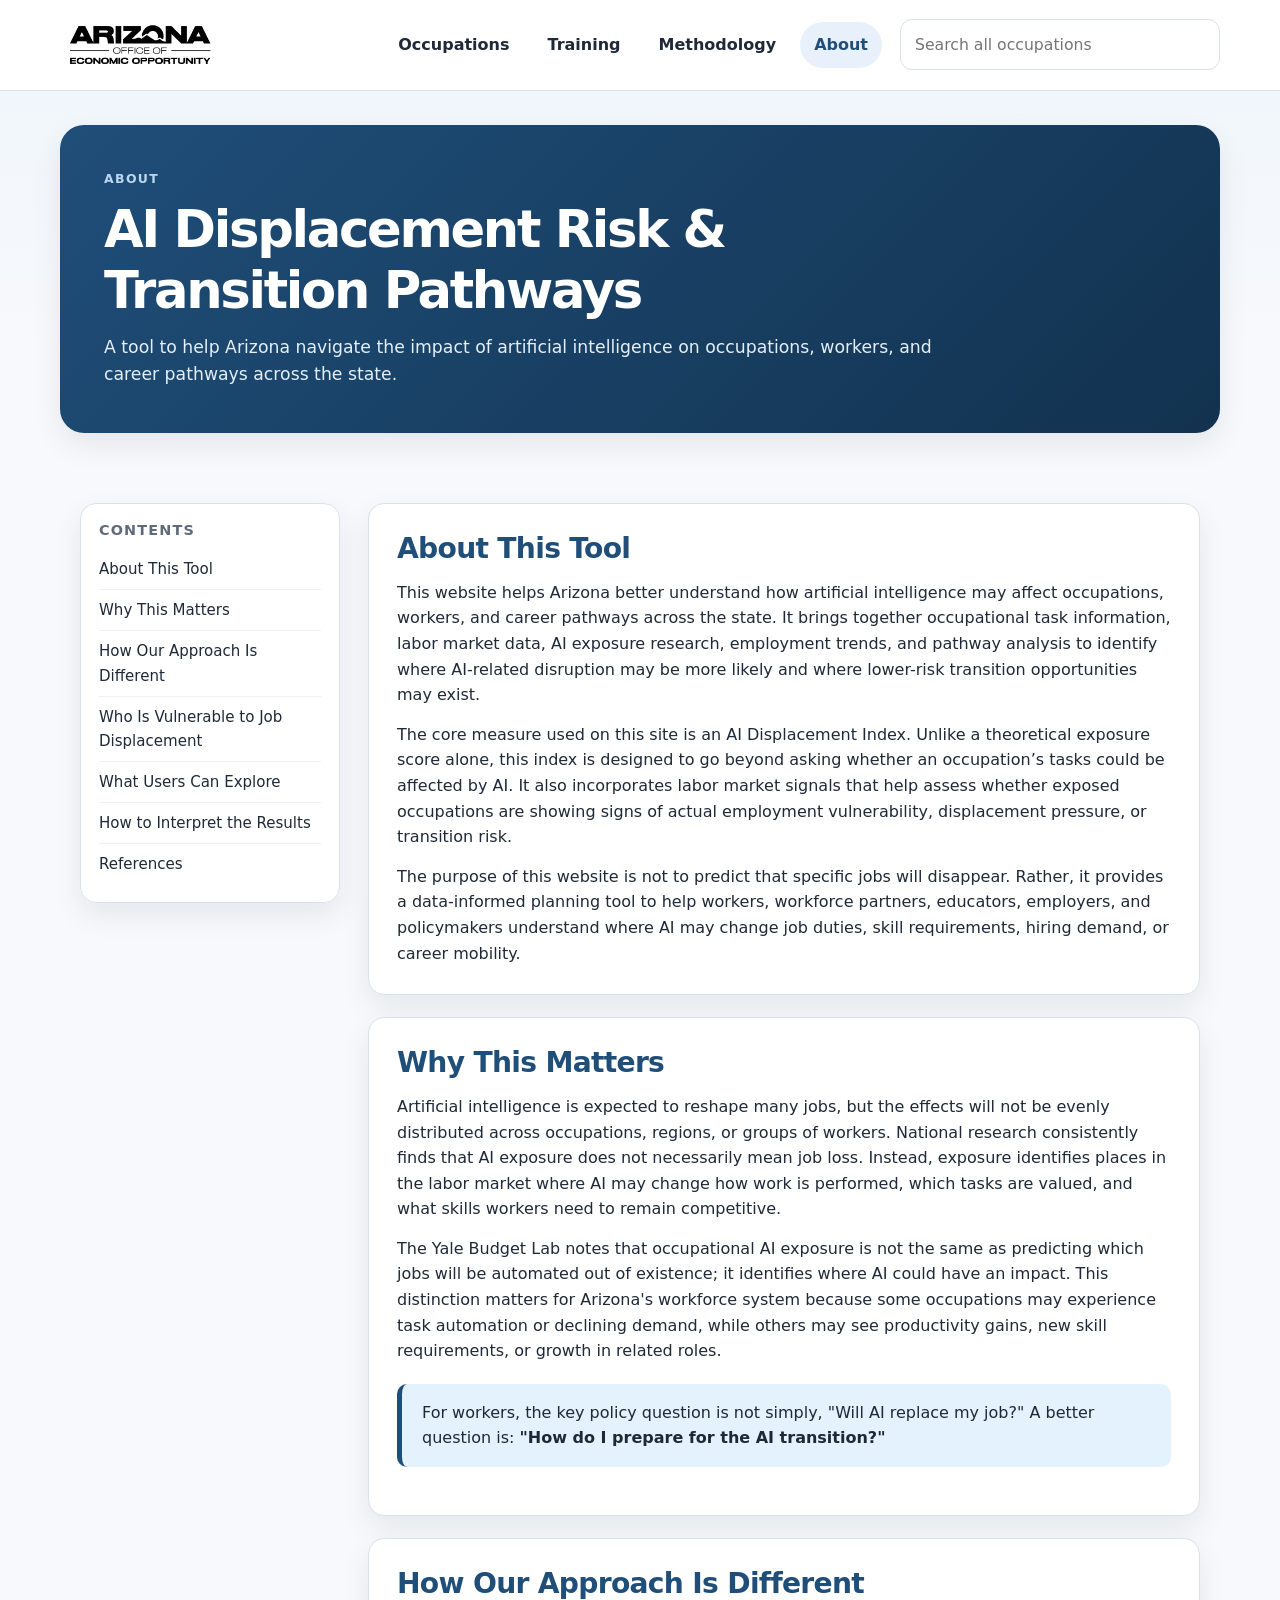
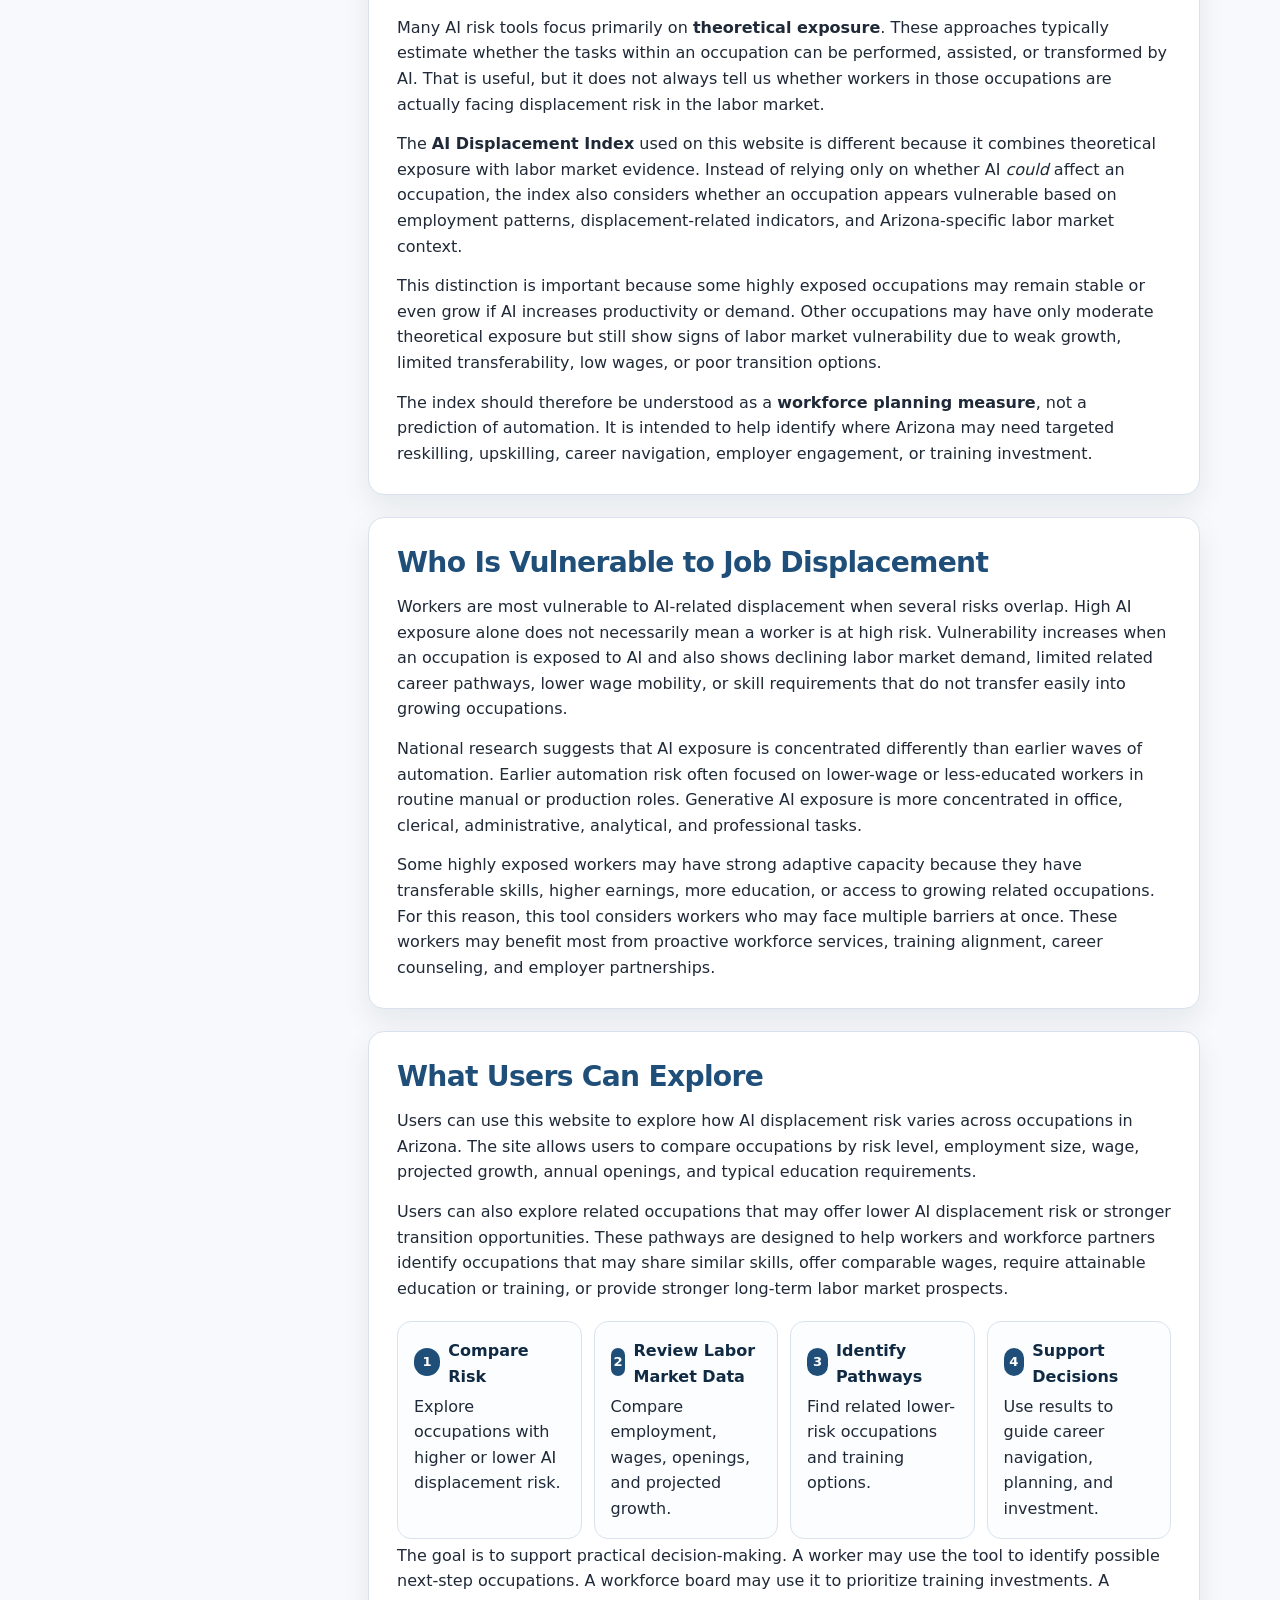
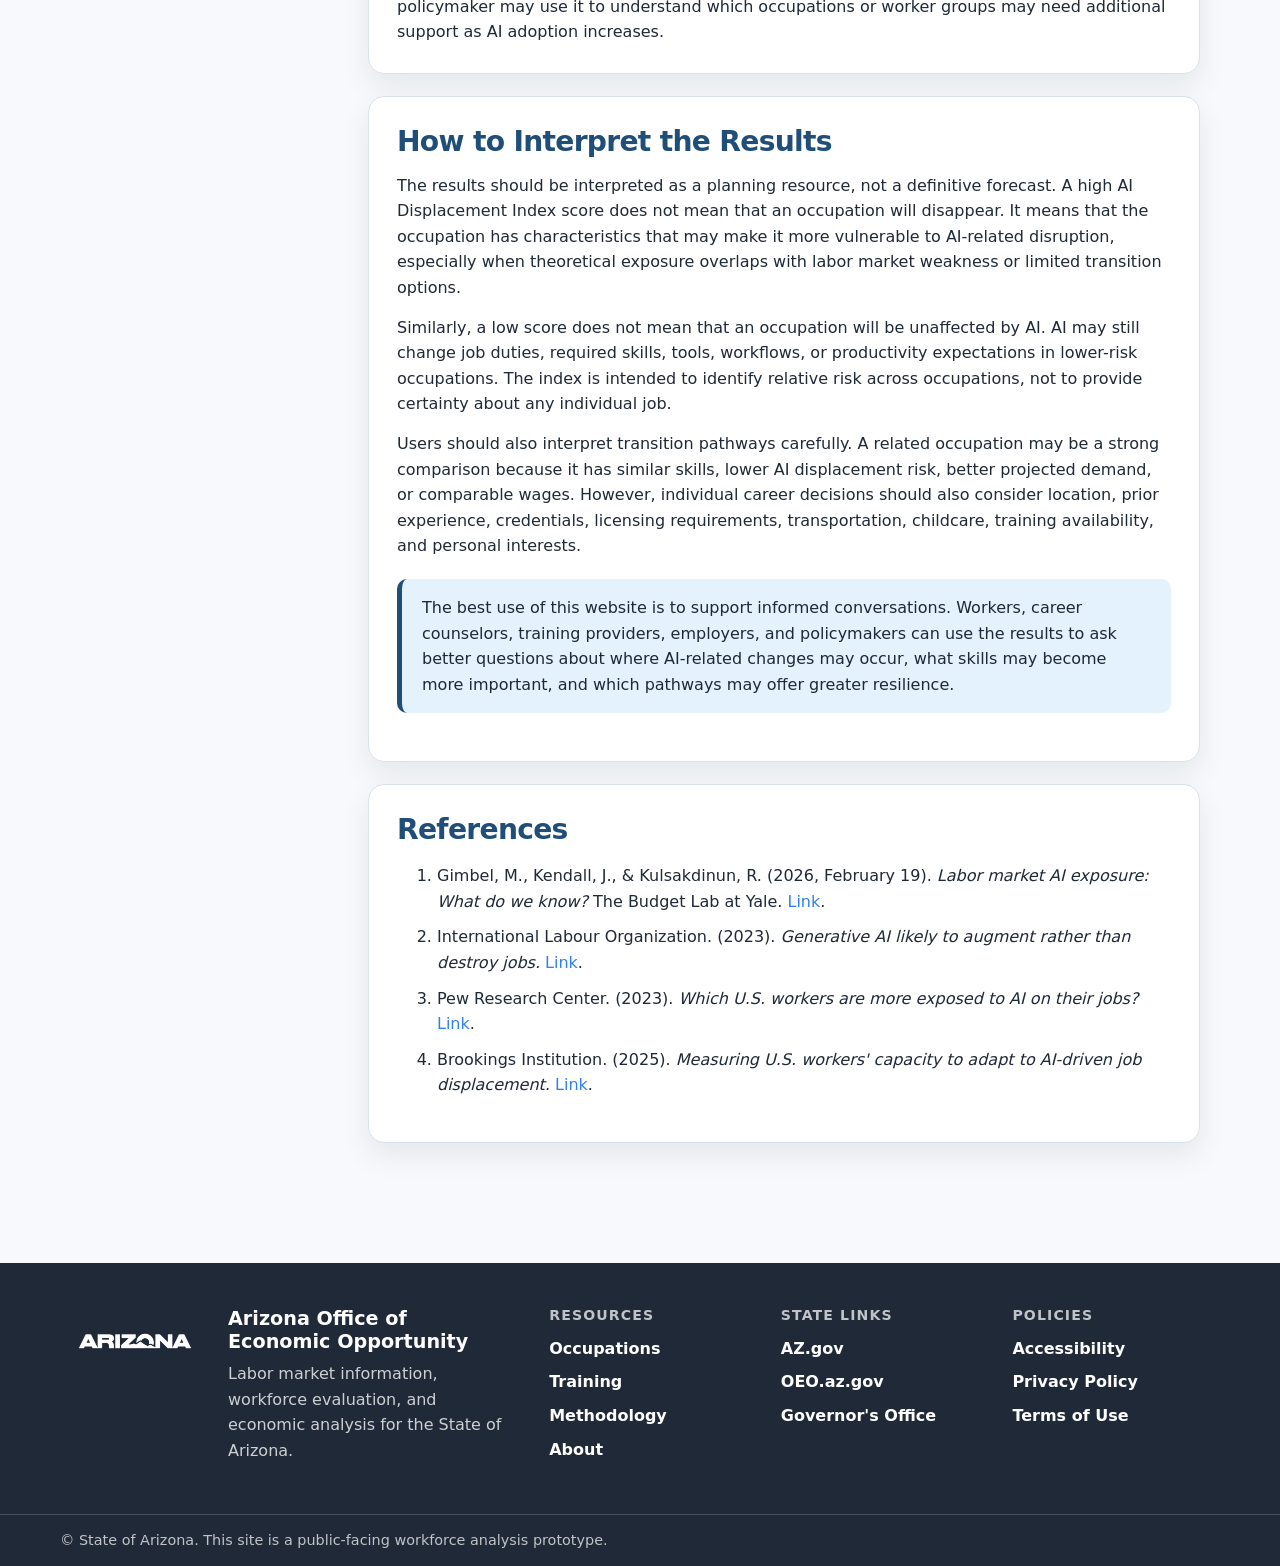
==== about.html @ 9625ef7c "updated "active" in ribbon, created new "transitions.html" that references the pathways.json file." ====
<!DOCTYPE html>
<html lang="en">
<head>
  <meta charset="UTF-8" />
  <meta name="viewport" content="width=device-width, initial-scale=1.0" />
  <title>About</title>
  <link rel="icon" type="image/png" href="assets/AZ%20ICON%20LOGO_Solid_Agnostic_Color.png" />
  <link rel="stylesheet" href="styles.css" />
  <script src="https://ajax.googleapis.com/ajax/libs/jquery/3.5.1/jquery.min.js"></script>
  <script src="https://static.az.gov/sliver/sliver.js" type="text/javascript"></script>
</head>

<body>
  <header class="site-header">
    <div class="wrap site-header-inner">
      <a class="agency-brand" href="https://oeo.az.gov/" aria-label="Arizona Office of Economic Opportunity">
        <img
          src="assets/AZ_OEO_Tertiary_Black_2000px.png"
          alt="Arizona Office of Economic Opportunity"
        />
      </a>

      <div class="site-header-actions">
        <nav class="nav-links" aria-label="Primary navigation">
          <a class="nav-link" href="index.html">Occupations</a>
          <a class="nav-link" href="transitions.html">Training</a>
          <a class="nav-link" href="methodology.html">Methodology</a>
          <a class="nav-link active" href="about.html">About</a>
        </nav>

        <form class="nav-search" id="globalSearchForm">
          <input
            id="searchInput"
            type="text"
            placeholder="Search all occupations"
            aria-label="Search all occupations"
          />
        </form>
      </div>
    </div>
  </header>

  <header class="hero compact-hero boxed-hero">
    <div class="wrap">
      <p class="eyebrow">About</p>
      <h1>AI Displacement Risk &amp; Transition Pathways</h1>
      <p class="subtitle">
        A tool to help Arizona navigate the impact of artificial intelligence on occupations,
        workers, and career pathways across the state.
      </p>
    </div>
  </header>

  <main class="wrap methodology-page">
    <div class="methodology-layout">
      <aside class="methodology-toc" aria-label="About page table of contents">
        <h2>Contents</h2>
        <a href="#about-this-tool">About This Tool</a>
        <a href="#why-this-matters">Why This Matters</a>
        <a href="#how-our-approach-is-different">How Our Approach Is Different</a>
        <a href="#who-is-vulnerable">Who Is Vulnerable to Job Displacement</a>
        <a href="#what-users-can-explore">What Users Can Explore</a>
        <a href="#how-to-interpret">How to Interpret the Results</a>
        <a href="#references">References</a>
      </aside>

      <div class="methodology-content">
        <section id="about-this-tool">
          <h2>About This Tool</h2>
          <p>
            This website helps Arizona better understand how artificial intelligence may affect occupations, 
            workers, and career pathways across the state. It brings together occupational task information, 
            labor market data, AI exposure research, employment trends, and pathway analysis to identify where 
            AI-related disruption may be more likely and where lower-risk transition opportunities may exist.
          </p>

          <p>
            The core measure used on this site is an AI Displacement Index. Unlike a theoretical exposure score alone, 
            this index is designed to go beyond asking whether an occupation’s tasks could be affected by AI. It also 
            incorporates labor market signals that help assess whether exposed occupations are showing signs of actual 
            employment vulnerability, displacement pressure, or transition risk.
          </p>

          <p>
            The purpose of this website is not to predict that specific jobs will disappear. Rather, it provides 
            a data-informed planning tool to help workers, workforce partners, educators, employers, and policymakers 
            understand where AI may change job duties, skill requirements, hiring demand, or career mobility.
          </p>
        </section>

        <section id="why-this-matters">
          <h2>Why This Matters</h2>
          <p>
            Artificial intelligence is expected to reshape many jobs, but the effects will not be
            evenly distributed across occupations, regions, or groups of workers. 
            
            
            National research
            consistently finds that AI exposure does not necessarily mean job loss. Instead,
            exposure identifies places in the labor market where AI may change how work is
            performed, which tasks are valued, and what skills workers need to remain competitive.
          </p>

          <p>
            The Yale Budget Lab notes that occupational AI exposure is not the same as predicting
            which jobs will be automated out of existence; it identifies where AI could have an
            impact. This distinction matters for Arizona's workforce system because some
            occupations may experience task automation or declining demand, while others may see
            productivity gains, new skill requirements, or growth in related roles.
          </p>

          <div class="callout">
            For workers, the key policy question is not simply, "Will AI replace my job?" A better
            question is: <strong>"How do I prepare for the AI transition?"</strong>
          </div>

        </section>

        <section id="how-our-approach-is-different">
          <h2>How Our Approach Is Different</h2>
          <p>
            Many AI risk tools focus primarily on <strong>theoretical exposure</strong>. These
            approaches typically estimate whether the tasks within an occupation can be performed,
            assisted, or transformed by AI. That is useful, but it does not always tell us whether
            workers in those occupations are actually facing displacement risk in the labor market.
          </p>

          <p>
            The <strong>AI Displacement Index</strong> used on this website is different because it
            combines theoretical exposure with labor market evidence. Instead of relying only on
            whether AI <em>could</em> affect an occupation, the index also considers whether an
            occupation appears vulnerable based on employment patterns, displacement-related
            indicators, and Arizona-specific labor market context.
          </p>

          <p>
            This distinction is important because some highly exposed occupations may remain stable
            or even grow if AI increases productivity or demand. Other occupations may have only
            moderate theoretical exposure but still show signs of labor market vulnerability due to
            weak growth, limited transferability, low wages, or poor transition options.
          </p>

          <p>
            The index should therefore be understood as a <strong>workforce planning measure</strong>,
            not a prediction of automation. It is intended to help identify where Arizona may need
            targeted reskilling, upskilling, career navigation, employer engagement, or training
            investment.
          </p>
        </section>

        <section id="who-is-vulnerable">
          <h2>Who Is Vulnerable to Job Displacement</h2>
          <p>
            Workers are most vulnerable to AI-related displacement when several risks overlap. High
            AI exposure alone does not necessarily mean a worker is at high risk. Vulnerability
            increases when an occupation is exposed to AI and also shows declining labor market demand,
            limited related career pathways, lower wage mobility, or skill requirements that do not
            transfer easily into growing occupations.
          </p>

          <p>
            National research suggests that AI exposure is concentrated differently than earlier
            waves of automation. Earlier automation risk often focused on lower-wage or
            less-educated workers in routine manual or production roles. Generative AI exposure is
            more concentrated in office, clerical, administrative, analytical, and professional
            tasks.
          </p>

          <p>
            Some highly exposed workers may have strong adaptive capacity because they have
            transferable skills, higher earnings, more education, or access to growing related
            occupations. For this reason, this tool considers workers who may face multiple
            barriers at once. These workers may benefit most from proactive workforce services, training alignment,
            career counseling, and employer partnerships.
          </p>
        </section>

        <section id="what-users-can-explore">
          <h2>What Users Can Explore</h2>
          <p>
            Users can use this website to explore how AI displacement risk varies across occupations
            in Arizona. The site allows users to compare occupations by risk level, employment size,
            wage, projected growth, annual openings, and typical education requirements.
          </p>

          <p>
            Users can also explore related occupations that may offer lower AI displacement risk or
            stronger transition opportunities. These pathways are designed to help workers and
            workforce partners identify occupations that may share similar skills, offer comparable
            wages, require attainable education or training, or provide stronger long-term labor
            market prospects.
          </p>

          <div class="method-flow">

            <div class="step">
              <div class="step-title">
                <span>1</span>
                <strong>Compare Risk</strong>
              </div>
              Explore occupations with higher or lower AI displacement risk.
            </div>

            <div class="step">
              <div class="step-title">
                <span>2</span>
                <strong>Review Labor Market Data</strong>
              </div>
              Compare employment, wages, openings, and projected growth.
            </div>

            <div class="step">
              <div class="step-title">
                <span>3</span>
                <strong>Identify Pathways</strong>
              </div>
              Find related lower-risk occupations and training options.
            </div>

            <div class="step">
              <div class="step-title">
                <span>4</span>
                <strong>Support Decisions</strong>
              </div>
              Use results to guide career navigation, planning, and investment.
            </div>
          </div>

          <p>
            The goal is to support practical decision-making. A worker may use the tool to identify
            possible next-step occupations. A workforce board may use it to prioritize training
            investments. A policymaker may use it to understand which occupations or worker groups
            may need additional support as AI adoption increases.
          </p>
        </section>

        <section id="how-to-interpret">
          <h2>How to Interpret the Results</h2>
          <p>
            The results should be interpreted as a planning resource, not a definitive forecast. A
            high AI Displacement Index score does not mean that an occupation will disappear. It
            means that the occupation has characteristics that may make it more vulnerable to
            AI-related disruption, especially when theoretical exposure overlaps with labor market
            weakness or limited transition options.
          </p>

          <p>
            Similarly, a low score does not mean that an occupation will be unaffected by AI. AI may
            still change job duties, required skills, tools, workflows, or productivity expectations
            in lower-risk occupations. The index is intended to identify relative risk across
            occupations, not to provide certainty about any individual job.
          </p>

          <p>
            Users should also interpret transition pathways carefully. A related occupation may be a
            strong comparison because it has similar skills, lower AI displacement risk, better
            projected demand, or comparable wages. However, individual career decisions should also
            consider location, prior experience, credentials, licensing requirements,
            transportation, childcare, training availability, and personal interests.
          </p>

          <div class="callout">
            The best use of this website is to support informed conversations. Workers, career
            counselors, training providers, employers, and policymakers can use the results to ask
            better questions about where AI-related changes may occur, what skills may become more
            important, and which pathways may offer greater resilience.
          </div>
        </section>

        <section id="references" class="references">
          <h2>References</h2>
          <ol>
            <li>
              Gimbel, M., Kendall, J., &amp; Kulsakdinun, R. (2026, February 19).
              <em>Labor market AI exposure: What do we know?</em> The Budget Lab at Yale.
              <a href="https://budgetlab.yale.edu/research/labor-market-ai-exposure-what-do-we-know" target="_blank" rel="noopener noreferrer">Link</a>.
            </li>
            <li>
              International Labour Organization. (2023).
              <em>Generative AI likely to augment rather than destroy jobs.</em>
              <a href="https://www.ilo.org/resource/news/generative-ai-likely-augment-rather-destroy-jobs" target="_blank" rel="noopener noreferrer">Link</a>.
            </li>
            <li>
              Pew Research Center. (2023).
              <em>Which U.S. workers are more exposed to AI on their jobs?</em>
              <a href="https://www.pewresearch.org/social-trends/2023/07/26/which-u-s-workers-are-more-exposed-to-ai-on-their-jobs/" target="_blank" rel="noopener noreferrer">Link</a>.
            </li>
            <li>
              Brookings Institution. (2025).
              <em>Measuring U.S. workers' capacity to adapt to AI-driven job displacement.</em>
              <a href="https://www.brookings.edu/articles/measuring-us-workers-capacity-to-adapt-to-ai-driven-job-displacement/" target="_blank" rel="noopener noreferrer">Link</a>.
            </li>
          </ol>
        </section>
      </div>
    </div>
  </main>

  <footer class="site-footer">
    <div class="wrap site-footer-inner">
      <div class="footer-brand">
        <img
          src="assets/ARIZONA%20PRIMARY%20LOGO_Solid_Agnostic_White.png"
          alt="State of Arizona"
        />
        <div>
          <h2>Arizona Office of Economic Opportunity</h2>
          <p>
            Labor market information, workforce evaluation, and economic analysis
            for the State of Arizona.
          </p>
        </div>
      </div>

      <div class="footer-links">
        <div>
          <h3>Resources</h3>
          <a href="index.html">Occupations</a>
          <a href="transitions.html">Training</a>
          <a href="methodology.html">Methodology</a>
          <a href="about.html">About</a>
        </div>

        <div>
          <h3>State Links</h3>
          <a href="https://az.gov/">AZ.gov</a>
          <a href="https://oeo.az.gov/">OEO.az.gov</a>
          <a href="https://azgovernor.gov/">Governor's Office</a>
        </div>

        <div>
          <h3>Policies</h3>
          <a href="https://az.gov/accessibility-policy">Accessibility</a>
          <a href="https://az.gov/privacy-policy">Privacy Policy</a>
          <a href="https://az.gov/terms-use">Terms of Use</a>
        </div>
      </div>
    </div>

    <div class="footer-bottom">
      <div class="wrap">
        <p>© State of Arizona. This site is a public-facing workforce analysis prototype.</p>
      </div>
    </div>
  </footer>

  <script src="data.js"></script>
  <script src="app.js"></script>
</body>
</html>
---- styles.css ----
:root {
  --bg: #f7f9fc;
  --card: #ffffff;
  --panel: #ffffff;
  --text: #1f2937;
  --muted: #5f6b7a;
  --line: #d9e2ec;

  --blue: #1f4e79;
  --blue-dark: #12324f;
  --blue-soft: #e8f1fb;
  --link: #2f80ed;

  --red: #a53a3a;
  --red-soft: #fdecec;
  --amber: #8a5b00;
  --amber-soft: #fff4db;
  --green: #166534;
  --green-soft: #f0fdf4;

  --shadow: 0 12px 30px rgba(15, 23, 42, 0.08);
  --radius: 16px;
  --radius-lg: 24px;
  --wrap: 1160px;
  --method-wrap: 1120px;
}

* {
  box-sizing: border-box;
}

html {
  scroll-behavior: smooth;
}

body {
  margin: 0;
  font-family: Inter, ui-sans-serif, system-ui, -apple-system, BlinkMacSystemFont, "Segoe UI", sans-serif;
  color: var(--text);
  background: linear-gradient(180deg, #eef5fb 0%, var(--bg) 340px);
  line-height: 1.6;
}

a {
  color: var(--link);
  text-decoration: none;
}

a:hover {
  text-decoration: underline;
}

.wrap {
  width: min(var(--wrap), calc(100% - 32px));
  margin: 0 auto;
}

/* ==========================================
   TOP RIBBON / PRIMARY NAVIGATION
========================================== */

/* ==========================================
   STATE / OEO BRAND HEADER
========================================== */

.site-header {
  background: #ffffff;
  border-bottom: 1px solid var(--line);
  position: sticky;
  top: 0;
  z-index: 20;
}

.site-header-inner {
  display: flex;
  align-items: center;
  justify-content: space-between;
  gap: 24px;
  padding: 16px 0;
}

.agency-brand {
  display: inline-flex;
  align-items: center;
  flex: 0 0 auto;
}

.agency-brand img {
  display: block;
  width: min(160px, 26vw);
  height: auto;
}

.site-header-actions {
  display: flex;
  align-items: center;
  justify-content: flex-end;
  gap: 18px;
  flex: 1 1 auto;
  min-width: 0;
}

.nav-links {
  display: flex;
  gap: 10px;
  flex-wrap: wrap;
  align-items: center;
}

.nav-link {
  padding: 10px 14px;
  border-radius: 999px;
  color: var(--text);
  font-weight: 650;
}

.nav-link.active,
.nav-link:hover {
  background: var(--blue-soft);
  color: var(--blue);
  text-decoration: none;
}

.nav-search {
  min-width: min(320px, 100%);
}

.nav-search input {
  width: 100%;
  padding: 12px 14px;
  border: 1px solid var(--line);
  border-radius: 12px;
  font: inherit;
  font-size: 0.98rem;
  color: var(--text);
  background: #ffffff;
}

.nav-search input:focus {
  outline: 3px solid rgba(47, 128, 237, 0.18);
  border-color: var(--link);
}

/* ==========================================
   SHARED HERO / BLUE HEADER BOX
========================================== */

.hero {
  padding: 38px 0 24px;
}

.compact-hero {
  padding-bottom: 12px;
}

.boxed-hero {
  padding: 34px 0 28px;
}

.boxed-hero .wrap,
.methodology-hero,
.page > .hero {
  background: linear-gradient(135deg, var(--blue) 0%, var(--blue-dark) 100%);
  color: #ffffff;
  border-radius: var(--radius-lg);
  box-shadow: var(--shadow);
  padding: 44px;
}

.eyebrow,
.boxed-hero .eyebrow,
.page > .hero .eyebrow {
  margin: 0 0 10px;
  text-transform: uppercase;
  letter-spacing: 0.11em;
  font-weight: 700;
  font-size: 0.78rem;
  color: #b9d7ef;
}

h1,
h2,
h3 {
  line-height: 1.2;
}

h1 {
  max-width: 880px;
  margin: 0 0 12px;
  font-size: clamp(2rem, 4vw, 3.35rem);
  letter-spacing: -0.045em;
}

.boxed-hero h1,
.page > .hero h1 {
  color: #ffffff;
  margin-bottom: 12px;
}

.subtitle,
.boxed-hero .subtitle,
.boxed-hero p,
.page > .hero p {
  max-width: 850px;
  margin: 0;
  color: #e5eff8;
  font-size: 1.08rem;
}

.page > .hero p:not(.eyebrow) {
  margin-top: 18px;
}

/* Keeps filters readable on the Occupations page */
.boxed-hero .filters-row {
  margin-top: 22px;
}

.boxed-hero .chip,
.boxed-hero .secondary-btn {
  background: rgba(255, 255, 255, 0.12);
  color: #ffffff;
  border-color: rgba(255, 255, 255, 0.45);
}

.boxed-hero .chip.active {
  background: #ffffff;
  color: var(--blue);
  border-color: #ffffff;
}

.boxed-hero .chip:hover,
.boxed-hero .secondary-btn:hover {
  background: rgba(255, 255, 255, 0.2);
}

.hero-link {
  display: inline-block;
  margin-top: 16px;
  font-weight: 600;
}

/* ==========================================
   EXPLORER / OCCUPATION PAGES
========================================== */

.filters-row {
  display: flex;
  justify-content: space-between;
  gap: 16px;
  align-items: center;
  margin-top: 18px;
  flex-wrap: wrap;
}

.filters {
  display: flex;
  flex-wrap: wrap;
  gap: 10px;
}

.chip,
.secondary-btn,
.action-btn {
  appearance: none;
  border: 1px solid var(--line);
  background: #ffffff;
  border-radius: 999px;
  padding: 10px 14px;
  font: inherit;
  font-weight: 600;
  color: var(--text);
  cursor: pointer;
}

.chip.active {
  background: var(--blue);
  color: #ffffff;
  border-color: var(--blue);
}

.secondary-btn:hover,
.chip:hover,
.action-btn:hover {
  transform: translateY(-1px);
}

.main-grid {
  display: grid;
  grid-template-columns: minmax(0, 1.3fr) minmax(300px, 0.9fr);
  gap: 24px;
  align-items: start;
  padding-bottom: 32px;
}

.page-wrap,
.occupation-page-wrap {
  padding: 10px 0 42px;
}

.section-head {
  display: flex;
  justify-content: space-between;
  align-items: center;
  margin-bottom: 14px;
  gap: 12px;
}

.section-head h2 {
  margin: 0;
  font-size: 1.2rem;
}

.right-head {
  margin-bottom: 14px;
}

.card-grid,
.related-list,
.training-list {
  display: grid;
  gap: 14px;
}

.card,
.detail-panel,
.mini-card {
  background: var(--card);
  border: 1px solid var(--line);
  border-radius: 18px;
  box-shadow: var(--shadow);
}

.card {
  padding: 18px;
  transition: transform 0.18s ease;
  cursor: pointer;
}

.static-card {
  cursor: default;
}

.card:hover {
  transform: translateY(-2px);
}

.card h3,
.mini-card h4,
.detail-panel h2,
.detail-panel h3 {
  margin-top: 0;
}

.card h3 {
  margin-bottom: 8px;
  font-size: 1.05rem;
}

.card p {
  margin: 6px 0;
}

.badge {
  display: inline-block;
  padding: 6px 10px;
  border-radius: 999px;
  font-size: 0.82rem;
  font-weight: 700;
}

.badge.Very-High {
  background: #8b0000;
  color: #ffffff;
}

.badge.High {
  background: #d73027;
  color: #ffffff;
}

.badge.Medium {
  background: #ffd84d;
  color: #1f2937;
}

.badge.Low {
  background: #5cb85c;
  color: #ffffff;
}

.badge.Very-Low {
  background: #b7e4a8;
  color: #1b2532;
}

.badge.Blue {
  background: var(--blue-soft);
  color: var(--blue);
}

.muted {
  color: var(--muted);
}

.main-grid > aside {
  position: sticky;
  top: 104px; /* adjust if your header height changes */
  align-self: start;
  max-height: calc(100vh - 124px);
  overflow-y: auto;
}

.detail-panel {
  padding: 22px;
}

.occupation-page-panel,
.static-page {
  position: static;
}

.empty-state {
  min-height: 240px;
  display: flex;
  flex-direction: column;
  justify-content: center;
}

.metrics {
  display: grid;
  grid-template-columns: repeat(2, minmax(0, 1fr));
  gap: 10px;
  margin: 16px 0;
}

.metric {
  border: 1px solid var(--line);
  border-radius: 14px;
  padding: 12px;
  background: #fbfdff;
}

.metric-label {
  font-size: 0.83rem;
  color: var(--muted);
}

.metric-value {
  font-size: 1.08rem;
  font-weight: 700;
  margin-top: 5px;
}

.subsection {
  margin-top: 22px;
}

.subsection h3 {
  margin-bottom: 10px;
}

.mini-card {
  padding: 14px;
}

.inline-row {
  display: flex;
  flex-wrap: wrap;
  gap: 8px;
  align-items: center;
}

.button-row {
  display: flex;
  gap: 10px;
  flex-wrap: wrap;
  margin-top: 10px;
}

.show-more-row {
  margin: 22px 0 8px;
  text-align: center;
}

.text-link.show-more-occupations {
  display: inline-block;
  background: #ffffff;
  border: 1px solid var(--line);
  border-radius: 999px;
  padding: 10px 16px;
  color: var(--blue);
  font: inherit;
  font-weight: 700;
  cursor: pointer;
  text-decoration: none;
}

.text-link.show-more-occupations:hover {
  background: var(--blue-soft);
  text-decoration: none;
}

.related-toggle-row {
  margin-top: 0.75rem;
}

.text-link.related-toggle {
  background: none;
  border: none;
  padding: 0;
  color: var(--link, #1a5fb4);
  font: inherit;
  font-weight: 600;
  cursor: pointer;
  text-decoration: underline;
}

.text-link.related-toggle:hover {
  text-decoration-thickness: 2px;
}

.action-link,
.full-page-link {
  display: inline-flex;
  align-items: center;
  justify-content: center;
  border: 1px solid var(--line);
  border-radius: 999px;
  padding: 10px 14px;
  font-weight: 600;
  background: #ffffff;
}

/* ==========================================
   SANKEY / TRANSITION TABLE
========================================== */

.sankey-section {
  margin-top: 28px;
}

.sankey-section-head {
  margin-bottom: 12px;
}

.sankey-section-head h3 {
  margin-bottom: 6px;
}

.sankey-note {
  margin: 0;
}

.sankey-frame {
  display: block;
  width: 100%;
  height: 800px;
  border: none;
  overflow: hidden;
}

.ranked-table-wrap {
  width: 100%;
  margin-top: 12px;
  overflow-x: auto;
}

.ranked-table {
  width: 100%;
  border-collapse: collapse;
  background: #ffffff;
  font-size: 0.9rem;
}

.ranked-table th,
.ranked-table td {
  padding: 10px 8px;
  text-align: left;
  vertical-align: top;
  white-space: normal;
}

.ranked-table th {
  font-weight: 700;
}

.ranked-table td:nth-child(2) {
  max-width: 190px;
}

.ranked-table td:nth-child(3) {
  max-width: 120px;
}

.ranked-table td:nth-child(9) {
  max-width: 140px;
}

.ranked-table .action-link,
.ranked-table .full-page-link {
  padding: 8px 10px;
  font-size: 0.85rem;
  white-space: nowrap;
}

.ranked-table th:nth-child(10),
.ranked-table td:nth-child(10) {
  min-width: 100px;
}

/* ==========================================
   METHODOLOGY PAGE BODY DESIGN
   Supports both current legacy markup (.page/.layout/.toc)
   and the cleaner methodology-* class names.
========================================== */

.page,
.methodology-page {
  width: min(var(--method-wrap), calc(100% - 36px));
  margin: 0 auto;
  padding: 42px 0 72px;
}

.methodology-page.wrap {
  width: min(var(--method-wrap), calc(100% - 36px));
}

.layout,
.methodology-layout {
  display: grid;
  grid-template-columns: 260px 1fr;
  gap: 28px;
  align-items: start;
}

.toc,
.methodology-toc {
  position: sticky;
  top: 82px;
  background: rgba(255, 255, 255, 0.92);
  border: 1px solid var(--line);
  border-radius: var(--radius);
  box-shadow: var(--shadow);
  padding: 18px;
  backdrop-filter: blur(8px);
}

.toc h2,
.methodology-toc h2 {
  font-size: 0.9rem;
  text-transform: uppercase;
  letter-spacing: 0.08em;
  color: var(--muted);
  margin: 0 0 10px;
}

.toc a,
.methodology-toc a {
  display: block;
  padding: 8px 0;
  border-bottom: 1px solid #edf1f5;
  color: var(--text);
  text-decoration: none;
  font-size: 0.94rem;
}

.toc a:last-child,
.methodology-toc a:last-child {
  border-bottom: 0;
}

.toc a:hover,
.methodology-toc a:hover {
  color: var(--link);
}

.layout main,
.methodology-content {
  display: grid;
  gap: 22px;
}

.layout section,
.methodology-content section {
  background: var(--panel);
  border: 1px solid var(--line);
  border-radius: var(--radius);
  box-shadow: var(--shadow);
  padding: 28px;
}

.layout section h2,
.methodology-content section h2 {
  color: var(--blue);
  font-size: clamp(1.35rem, 2.2vw, 2rem);
  letter-spacing: -0.025em;
  margin: 0 0 14px;
}

.layout section h3,
.methodology-content section h3 {
  font-size: 1.05rem;
  color: #172033;
  margin: 22px 0 8px;
}

.layout section p,
.methodology-content p {
  margin: 0 0 14px;
}

.layout section p:last-child,
.methodology-content p:last-child {
  margin-bottom: 0;
}

.principles,
.four-grid,
.question-grid {
  display: grid;
  gap: 14px;
  margin: 18px 0 8px;
}

.principles {
  grid-template-columns: repeat(3, 1fr);
}

.four-grid {
  grid-template-columns: repeat(2, 1fr);
}

.question-grid {
  grid-template-columns: repeat(3, 1fr);
}

.layout .mini-card,
.methodology-content .mini-card {
  border: 1px solid var(--line);
  background: #fbfdff;
  border-radius: 14px;
  padding: 16px;
  box-shadow: none;
}

.layout .mini-card strong,
.methodology-content .mini-card strong {
  display: block;
  color: var(--blue);
  margin-bottom: 6px;
}

.formula-box {
  margin: 18px 0;
  padding: 18px 20px;
  background: var(--blue-soft);
  border-left: 5px solid var(--link);
  border-radius: 14px;
  font-size: 1.05rem;
}

.formula-box code {
  display: block;
  color: #102a43;
  white-space: normal;
  font-family: "SFMono-Regular", Consolas, "Liberation Mono", Menlo, monospace;
}

.table-wrap {
  overflow-x: auto;
  border: 1px solid var(--line);
  border-radius: 14px;
  margin: 18px 0 8px;
}

.layout table,
.methodology-content table {
  width: 100%;
  border-collapse: collapse;
  min-width: 780px;
  font-size: 0.95rem;
}

.layout caption,
.methodology-content caption {
  caption-side: top;
  text-align: left;
  font-weight: 700;
  color: var(--blue);
  padding: 14px 16px;
  background: #f4f8fc;
  border-bottom: 1px solid var(--line);
}

.layout th,
.layout td,
.methodology-content th,
.methodology-content td {
  padding: 13px 16px;
  border-bottom: 1px solid #e7edf3;
  vertical-align: top;
  text-align: left;
}

.layout th,
.methodology-content th {
  background: #f8fafc;
  font-size: 0.82rem;
  letter-spacing: 0.06em;
  text-transform: uppercase;
  color: var(--muted);
}

.layout tr:last-child td,
.methodology-content tr:last-child td {
  border-bottom: 0;
}

.method-flow {
  display: grid;
  grid-template-columns: repeat(4, 1fr);
  gap: 12px;
  margin: 20px 0 4px;
}

.step {
  position: relative;
  padding: 16px;
  border: 1px solid var(--line);
  border-radius: 14px;
  background: #fbfdff;
}

.step span {
  display: inline-flex;
  align-items: center;
  justify-content: center;
  width: 28px;
  height: 28px;
  margin-bottom: 8px;
  border-radius: 999px;
  background: var(--blue);
  color: #ffffff;
  font-weight: 800;
  font-size: 0.82rem;
}

.step strong {
  display: block;
  margin-bottom: 4px;
  color: #102a43;
}

.step-title {
  display: flex;
  align-items: center;
  gap: 0.5rem;
}

.callout {
  background: #e3f2fd;
  border-left: 5px solid #1f4e79;
  color: #1f2933;
  padding: 1rem 1.25rem;
  border-radius: 10px;
  margin: 1.25rem 0;
}

.references li {
  margin-bottom: 10px;
}

/* ==========================================
   STATE / OEO FOOTER
========================================== */

.site-footer {
  margin-top: 48px;
  background: #1f2937;
  color: #ffffff;
}

.site-footer a {
  color: #ffffff;
  text-decoration: none;
}

.site-footer a:hover {
  text-decoration: underline;
}

.site-footer-inner {
  display: grid;
  grid-template-columns: minmax(280px, 1.2fr) minmax(320px, 1.8fr);
  gap: 42px;
  padding: 44px 0;
}

.footer-brand {
  display: flex;
  gap: 18px;
  align-items: flex-start;
}

.footer-brand img {
  width: 150px;
  height: auto;
  flex: 0 0 auto;
}

.footer-brand h2 {
  margin: 0 0 8px;
  font-size: 1.2rem;
  color: #ffffff;
}

.footer-brand p {
  margin: 0;
  color: rgba(255, 255, 255, 0.78);
}

.footer-links {
  display: grid;
  grid-template-columns: repeat(3, minmax(0, 1fr));
  gap: 24px;
}

.footer-links h3 {
  margin: 0 0 12px;
  font-size: 0.88rem;
  text-transform: uppercase;
  letter-spacing: 0.08em;
  color: rgba(255, 255, 255, 0.72);
}

.footer-links a {
  display: block;
  margin: 0 0 8px;
  font-weight: 600;
}

.footer-bottom {
  border-top: 1px solid rgba(255, 255, 255, 0.18);
  padding: 14px 0;
  color: rgba(255, 255, 255, 0.72);
}

.footer-bottom p {
  margin: 0;
  font-size: 0.9rem;
}

/* ==========================================
   RESPONSIVE
========================================== */

@media (max-width: 960px) {
  .topbar-inner,
  .filters-row,
  .main-grid {
    grid-template-columns: 1fr;
  }

  .topbar-inner {
    display: grid;
  }

  .nav-search {
    min-width: 0;
  }

  .main-grid {
    display: grid;
  }

  .main-grid > aside {
    position: static;
    max-height: none;
    overflow: visible;
  }

  .detail-panel {
    position: static;
  }

  .metrics {
    grid-template-columns: 1fr;
  }

  .layout,
  .methodology-layout {
    grid-template-columns: 1fr;
  }

  .toc,
  .methodology-toc {
    position: relative;
    top: auto;
  }

  .principles,
  .method-flow,
  .question-grid {
    grid-template-columns: 1fr;
  }

  .four-grid {
    grid-template-columns: 1fr;
  }

  .sankey-frame {
    height: 860px;
    min-height: 680px;
  }
  .site-header-inner,
  .site-header-actions {
    display: grid;
    justify-items: start;
  }

  .site-header-actions {
    width: 100%;
  }

  .nav-search {
    width: 100%;
  }

  .site-footer-inner,
  .footer-links {
    grid-template-columns: 1fr;
  }
}

@media (max-width: 680px) {
  .wrap,
  .page,
  .methodology-page,
  .methodology-page.wrap {
    width: min(100% - 24px, var(--wrap));
  }

  .page,
  .methodology-page {
    padding-top: 22px;
  }

  .boxed-hero .wrap,
  .methodology-hero,
  .page > .hero,
  .layout section,
  .methodology-content section,
  .card {
    padding: 22px;
  }

  h1 {
    font-size: clamp(1.9rem, 10vw, 2.55rem);
  }
  .footer-brand {
    display: grid;
  }

  .footer-brand img {
    width: 132px;
  }

  .agency-brand img {
    width: min(140, 43vw);
  }
}
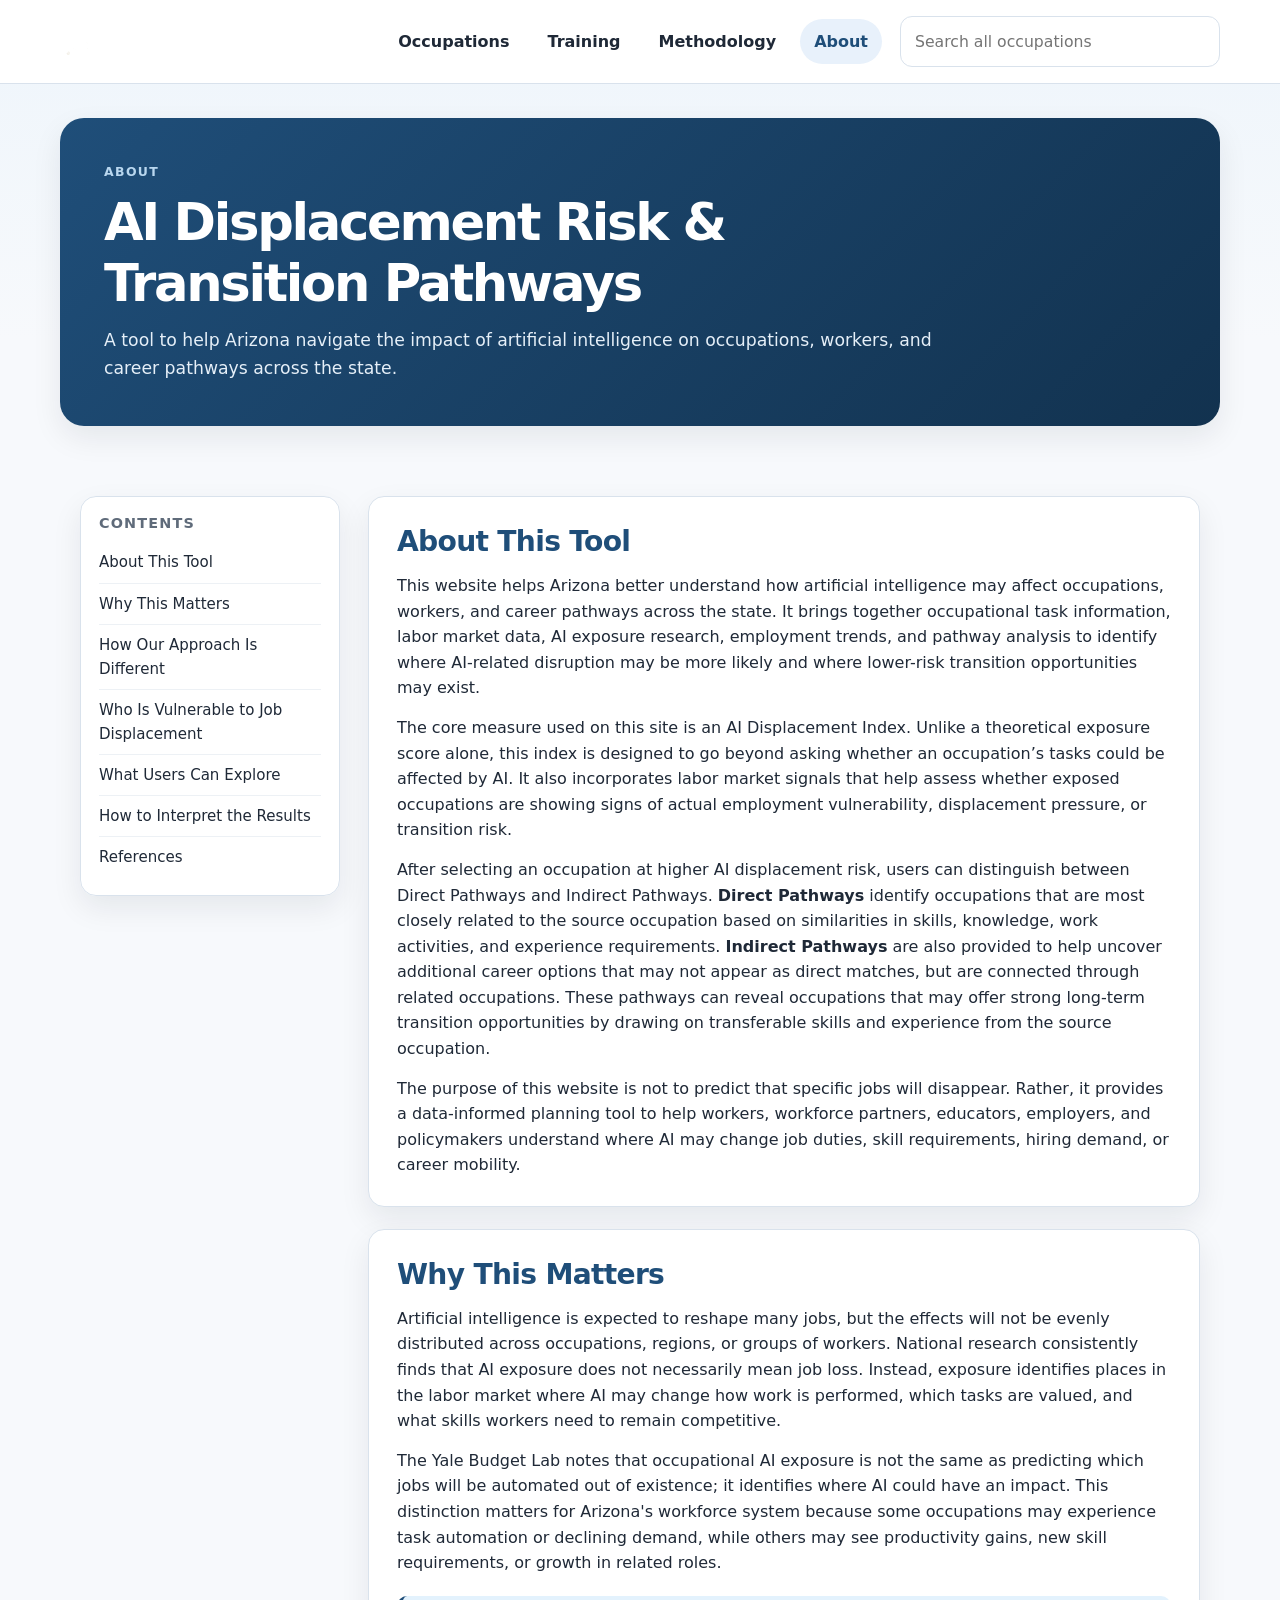
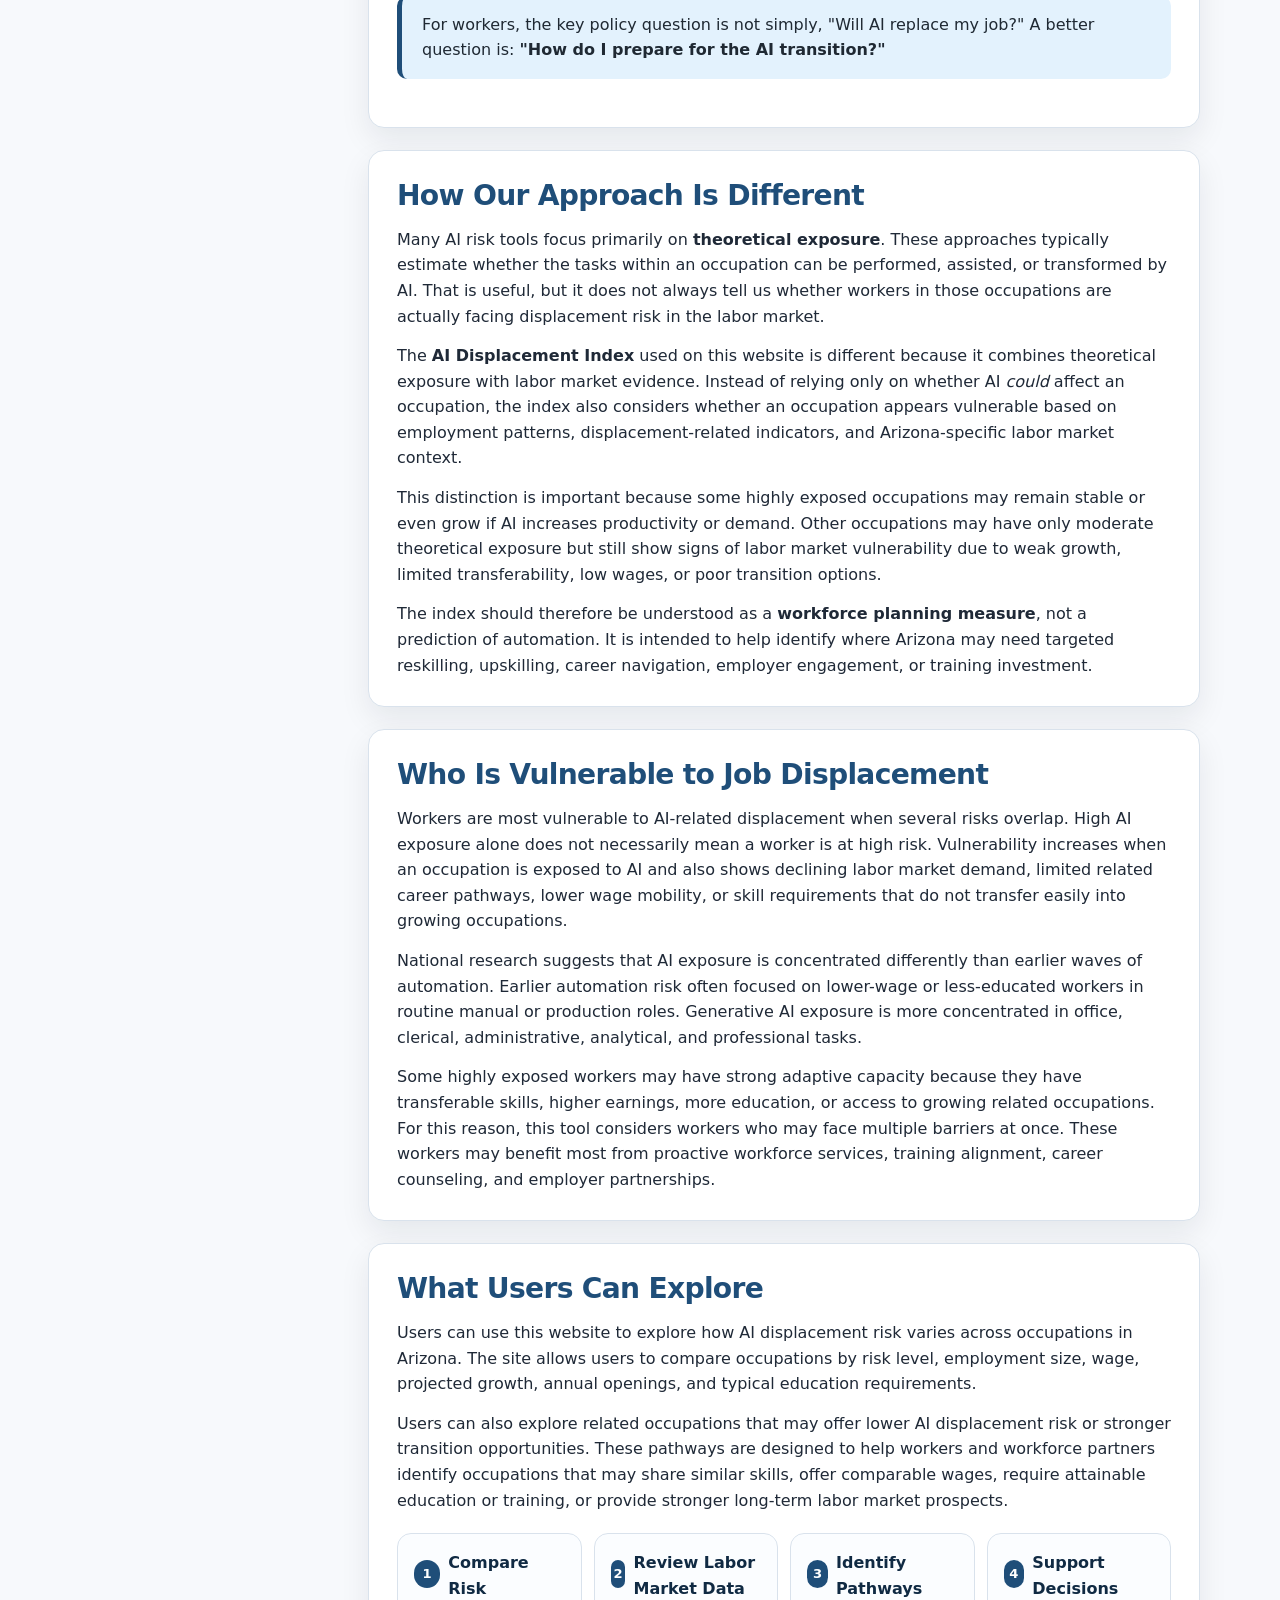
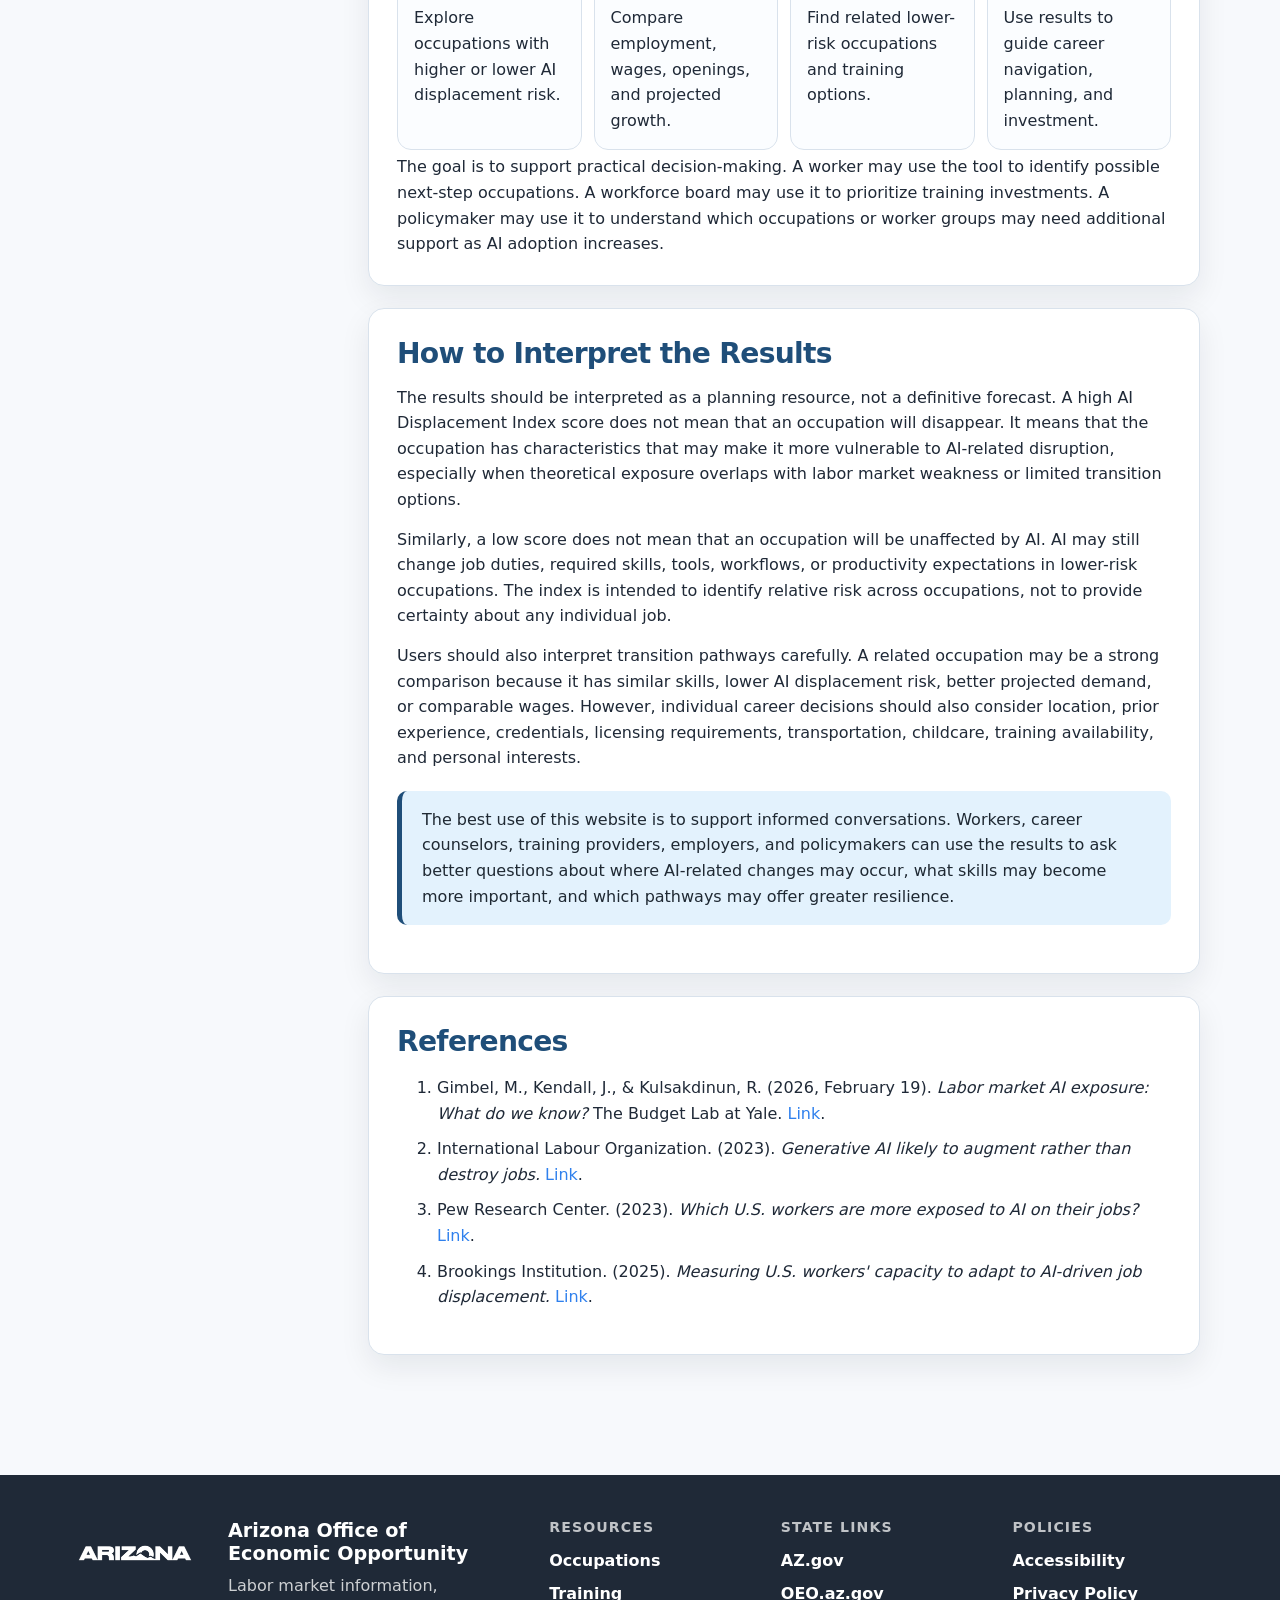
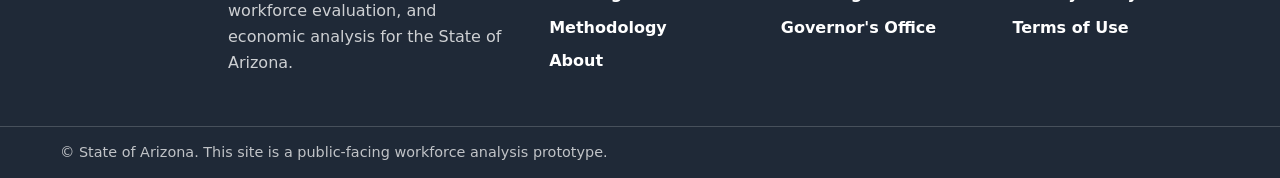
==== commit fa4eb48e: "about changes, footer test" ====
--- a/about.html
+++ b/about.html
@@ -15,7 +15,7 @@
     <div class="wrap site-header-inner">
       <a class="agency-brand" href="https://oeo.az.gov/" aria-label="Arizona Office of Economic Opportunity">
         <img
-          src="assets/AZ_OEO_Tertiary_Black_2000px.png"
+          src="assets/Footer-Seal.svg"
           alt="Arizona Office of Economic Opportunity"
         />
       </a>
@@ -79,6 +79,16 @@
             this index is designed to go beyond asking whether an occupation’s tasks could be affected by AI. It also 
             incorporates labor market signals that help assess whether exposed occupations are showing signs of actual 
             employment vulnerability, displacement pressure, or transition risk.
+          </p>
+
+          <p>
+            After selecting an occupation at higher AI displacement risk, users can distinguish between Direct Pathways and Indirect Pathways. 
+            <strong>Direct Pathways</strong> identify occupations that are most closely related to the source occupation 
+            based on similarities in skills, knowledge, work activities, and experience requirements. 
+            <strong>Indirect Pathways</strong> are also provided to help uncover additional career options that may not 
+            appear as direct matches, but are connected through related occupations. These pathways can reveal occupations 
+            that may offer strong long-term transition opportunities by drawing on transferable skills and experience 
+            from the source occupation.
           </p>
 
           <p>
@@ -330,9 +340,9 @@
 
         <div>
           <h3>Policies</h3>
-          <a href="https://az.gov/accessibility-policy">Accessibility</a>
+          <a href="https://az.gov/policy/accessibility">Accessibility</a>
           <a href="https://az.gov/privacy-policy">Privacy Policy</a>
-          <a href="https://az.gov/terms-use">Terms of Use</a>
+          <a href="https://az.gov/policy/term-use-agreement">Terms of Use</a>
         </div>
       </div>
     </div>
--- a/styles.css
+++ b/styles.css
@@ -205,6 +205,22 @@
   margin: 0;
   color: #e5eff8;
   font-size: 1.08rem;
+}
+
+.boxed-hero .hero-actions {
+  margin-top: 28px;
+}
+
+.boxed-hero .hero-back-btn {
+  display: inline-flex;
+  align-items: center;
+  justify-content: center;
+  width: fit-content;
+  text-decoration: none;
+}
+
+.boxed-hero .hero-back-btn:hover {
+  text-decoration: none;
 }
 
 .page > .hero p:not(.eyebrow) {
@@ -403,6 +419,16 @@
   color: var(--muted);
 }
 
+.alt-title {
+  margin-top: 10px;
+  color: var(--muted);
+  font-size: 0.98rem;
+}
+
+.alt-title strong {
+  color: var(--text);
+}
+
 .main-grid > aside {
   position: sticky;
   top: 104px; /* adjust if your header height changes */
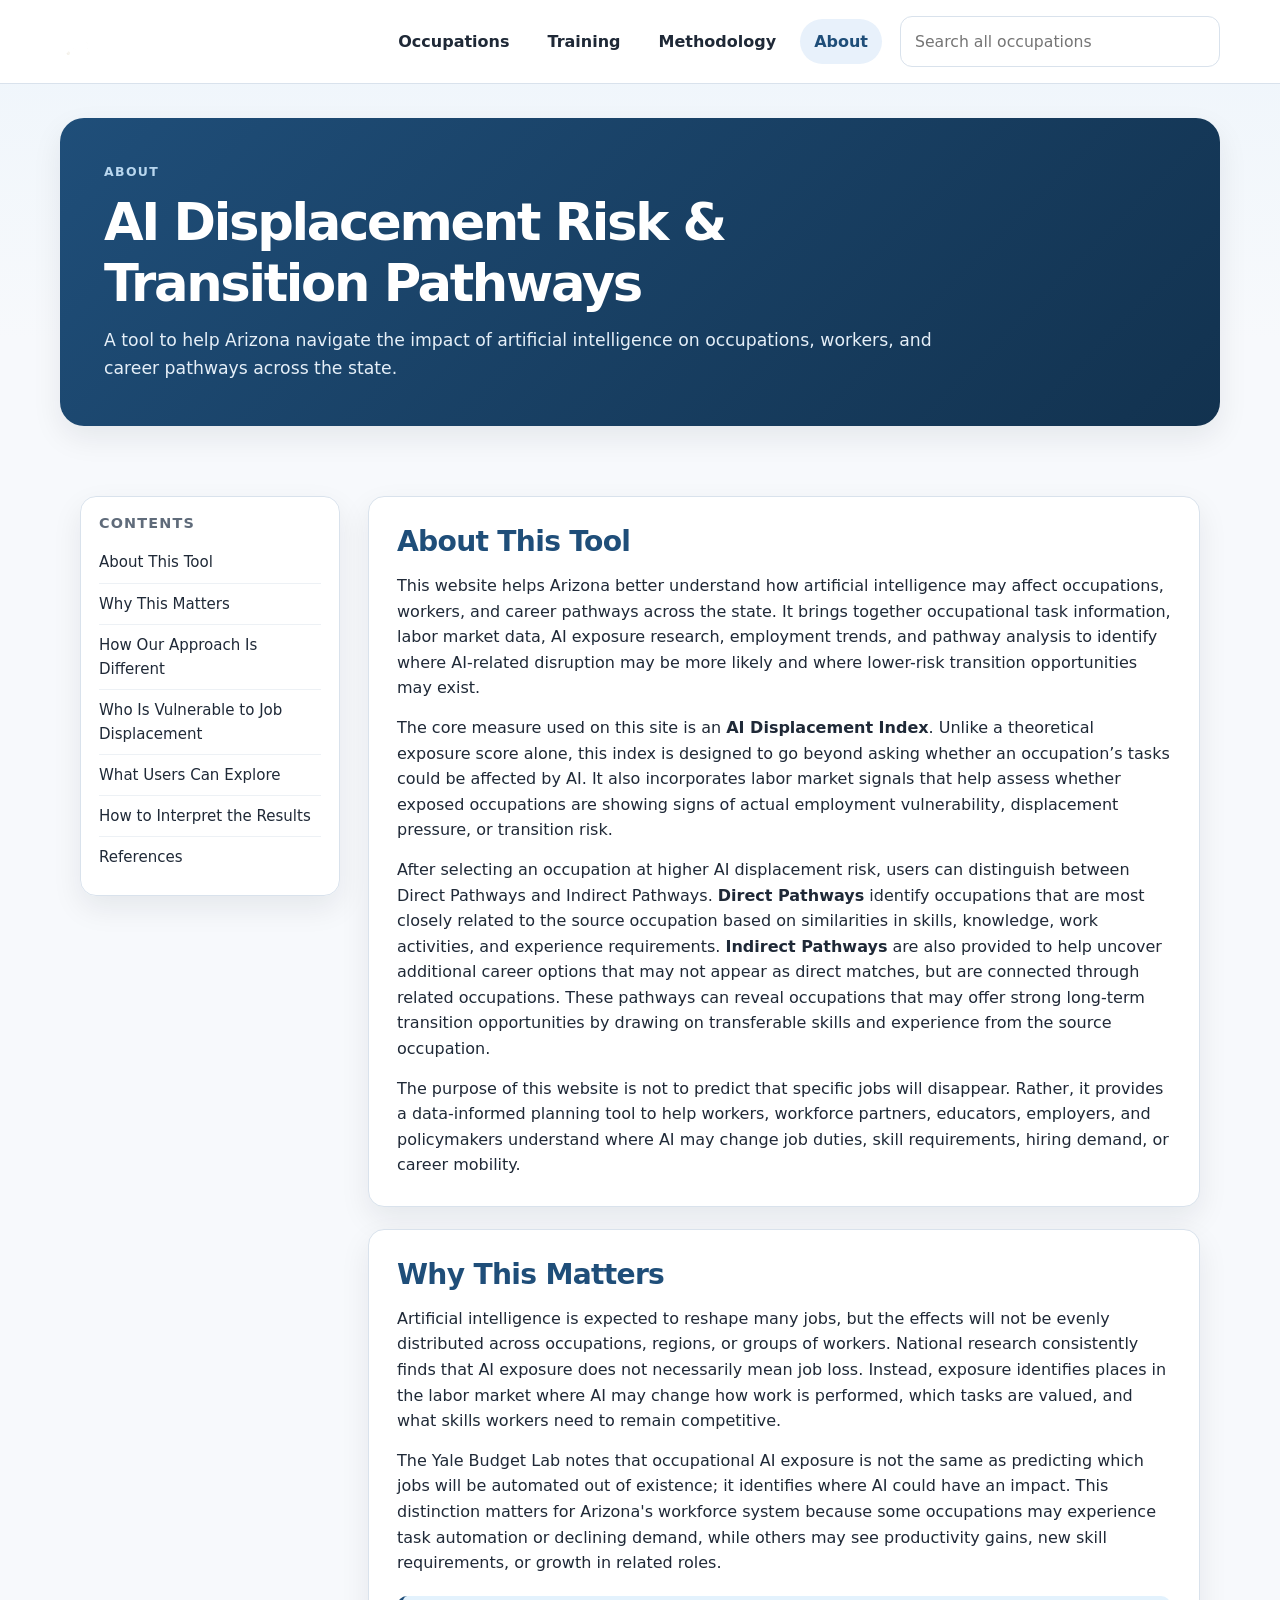
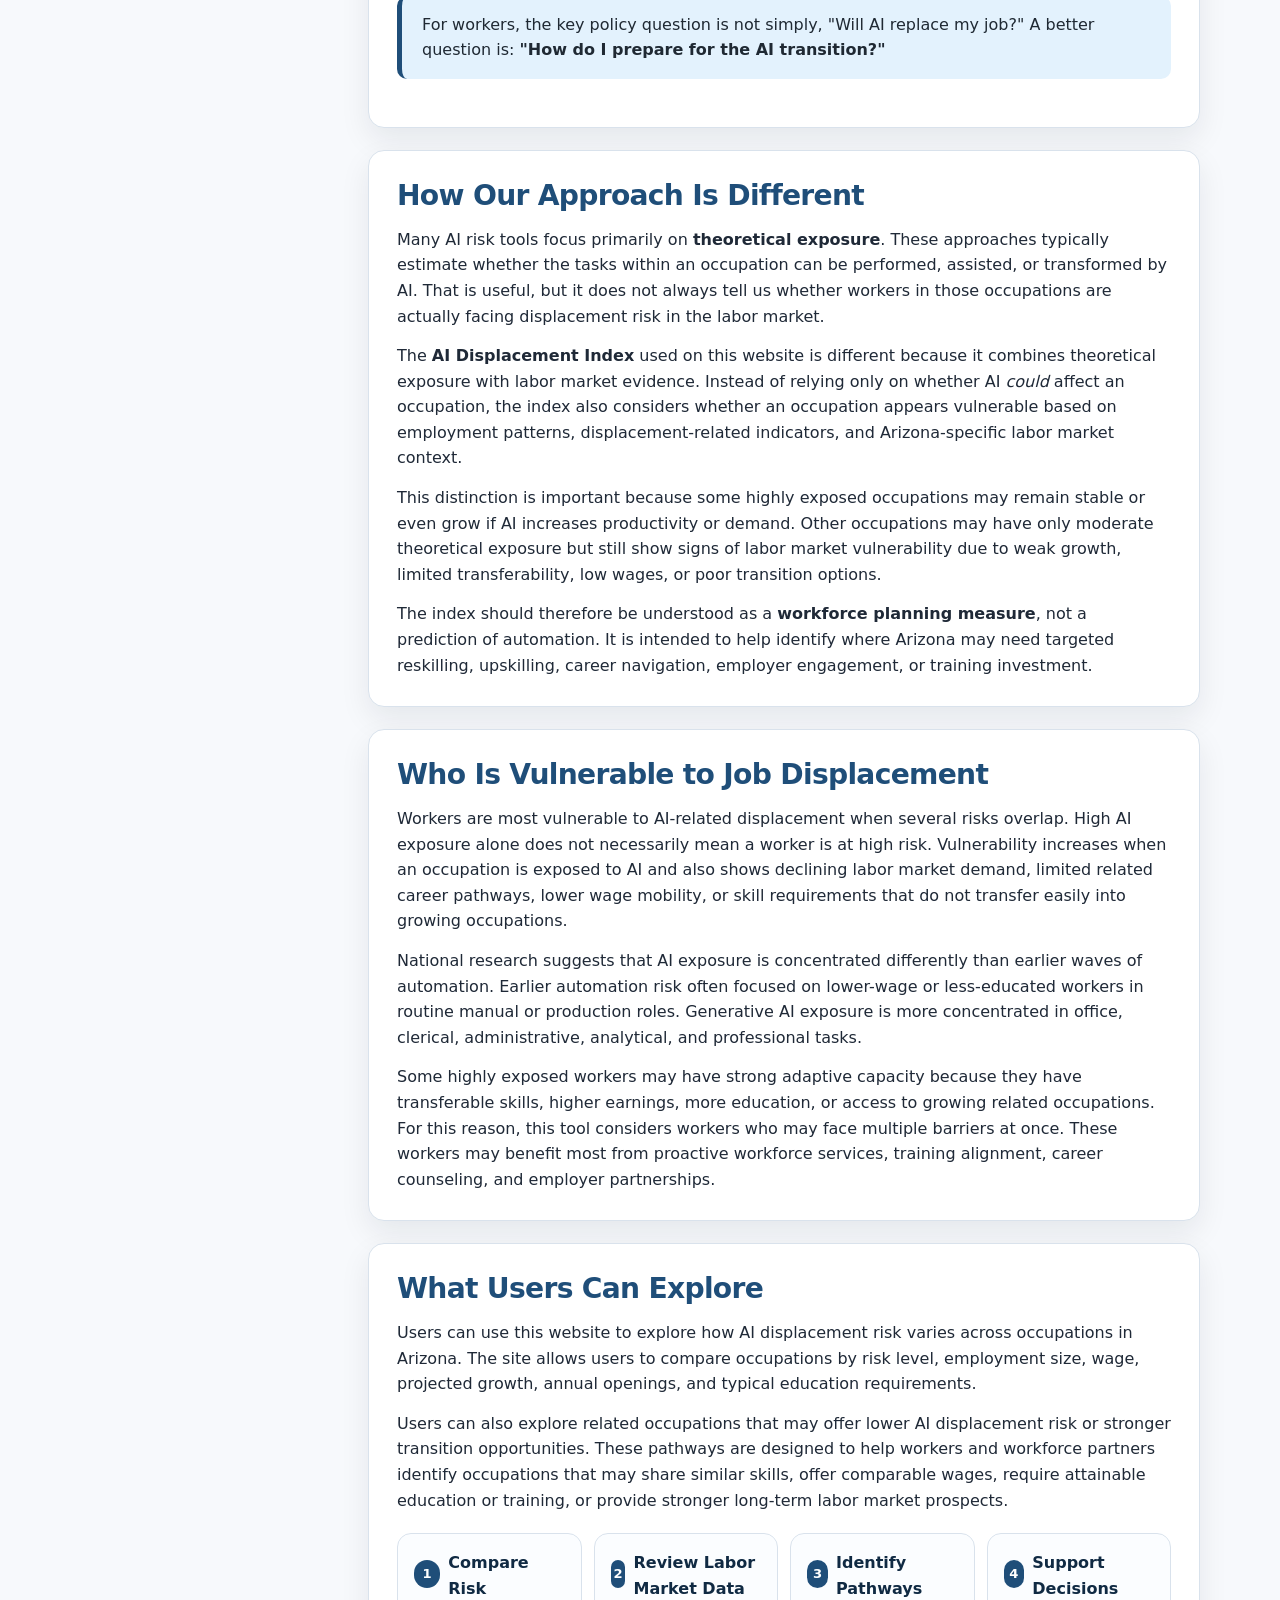
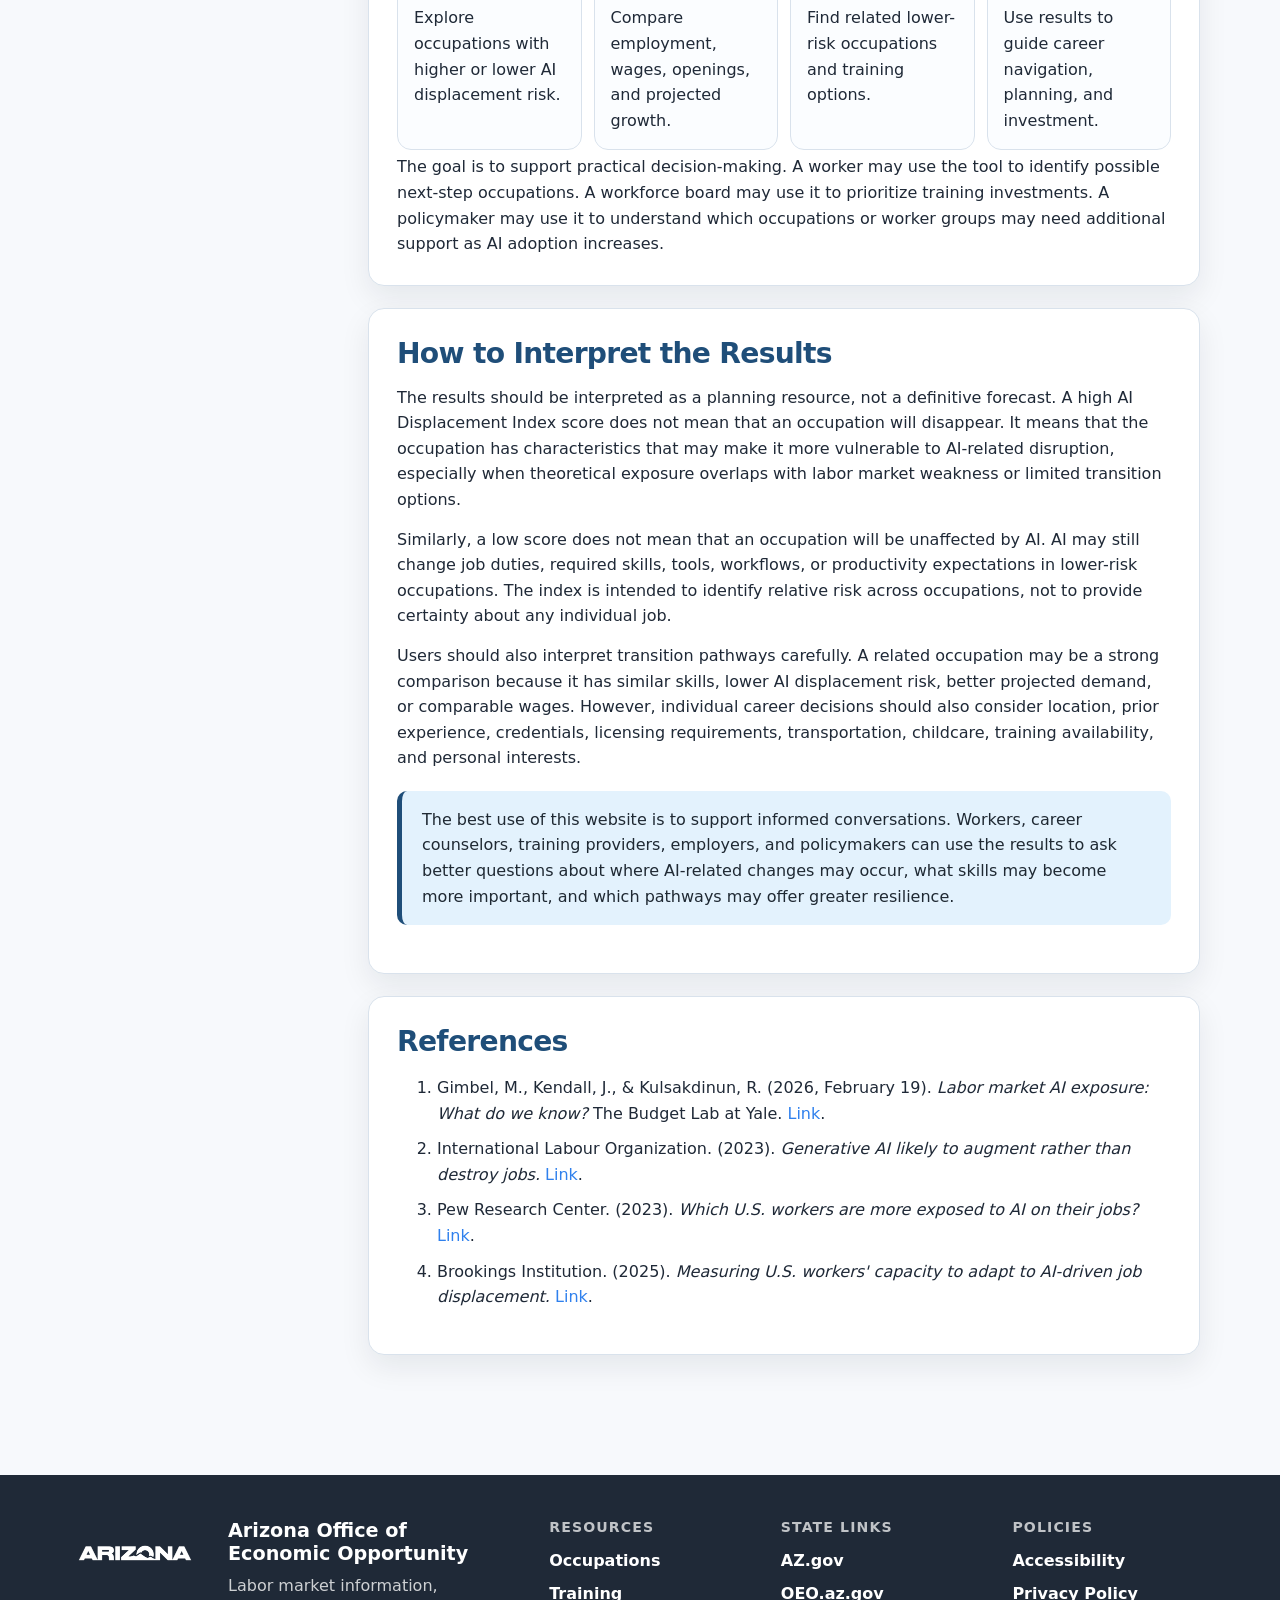
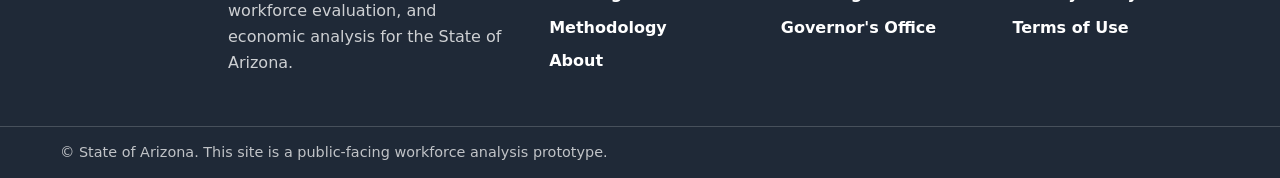
==== commit 486367e7: "new" ====
--- a/about.html
+++ b/about.html
@@ -75,7 +75,7 @@
           </p>
 
           <p>
-            The core measure used on this site is an AI Displacement Index. Unlike a theoretical exposure score alone, 
+            The core measure used on this site is an <strong>AI Displacement Index</strong>. Unlike a theoretical exposure score alone, 
             this index is designed to go beyond asking whether an occupation’s tasks could be affected by AI. It also 
             incorporates labor market signals that help assess whether exposed occupations are showing signs of actual 
             employment vulnerability, displacement pressure, or transition risk.
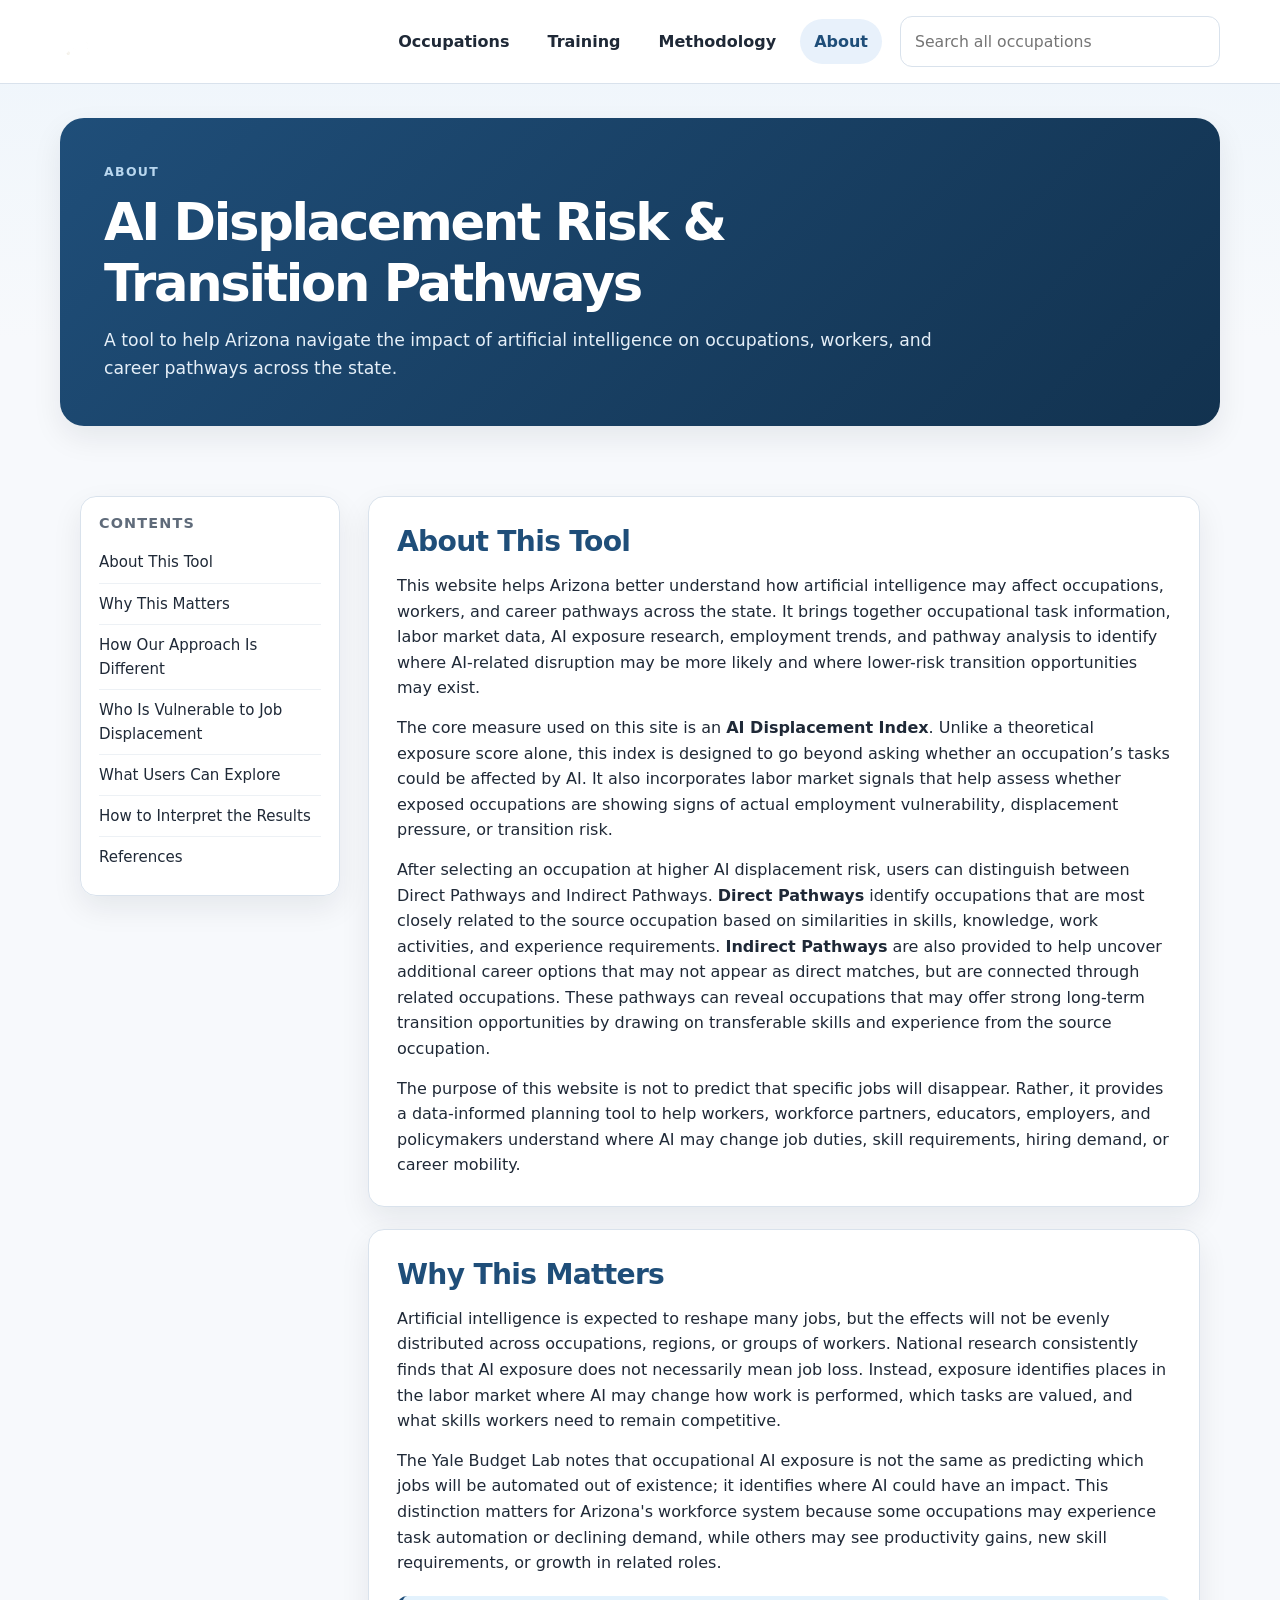
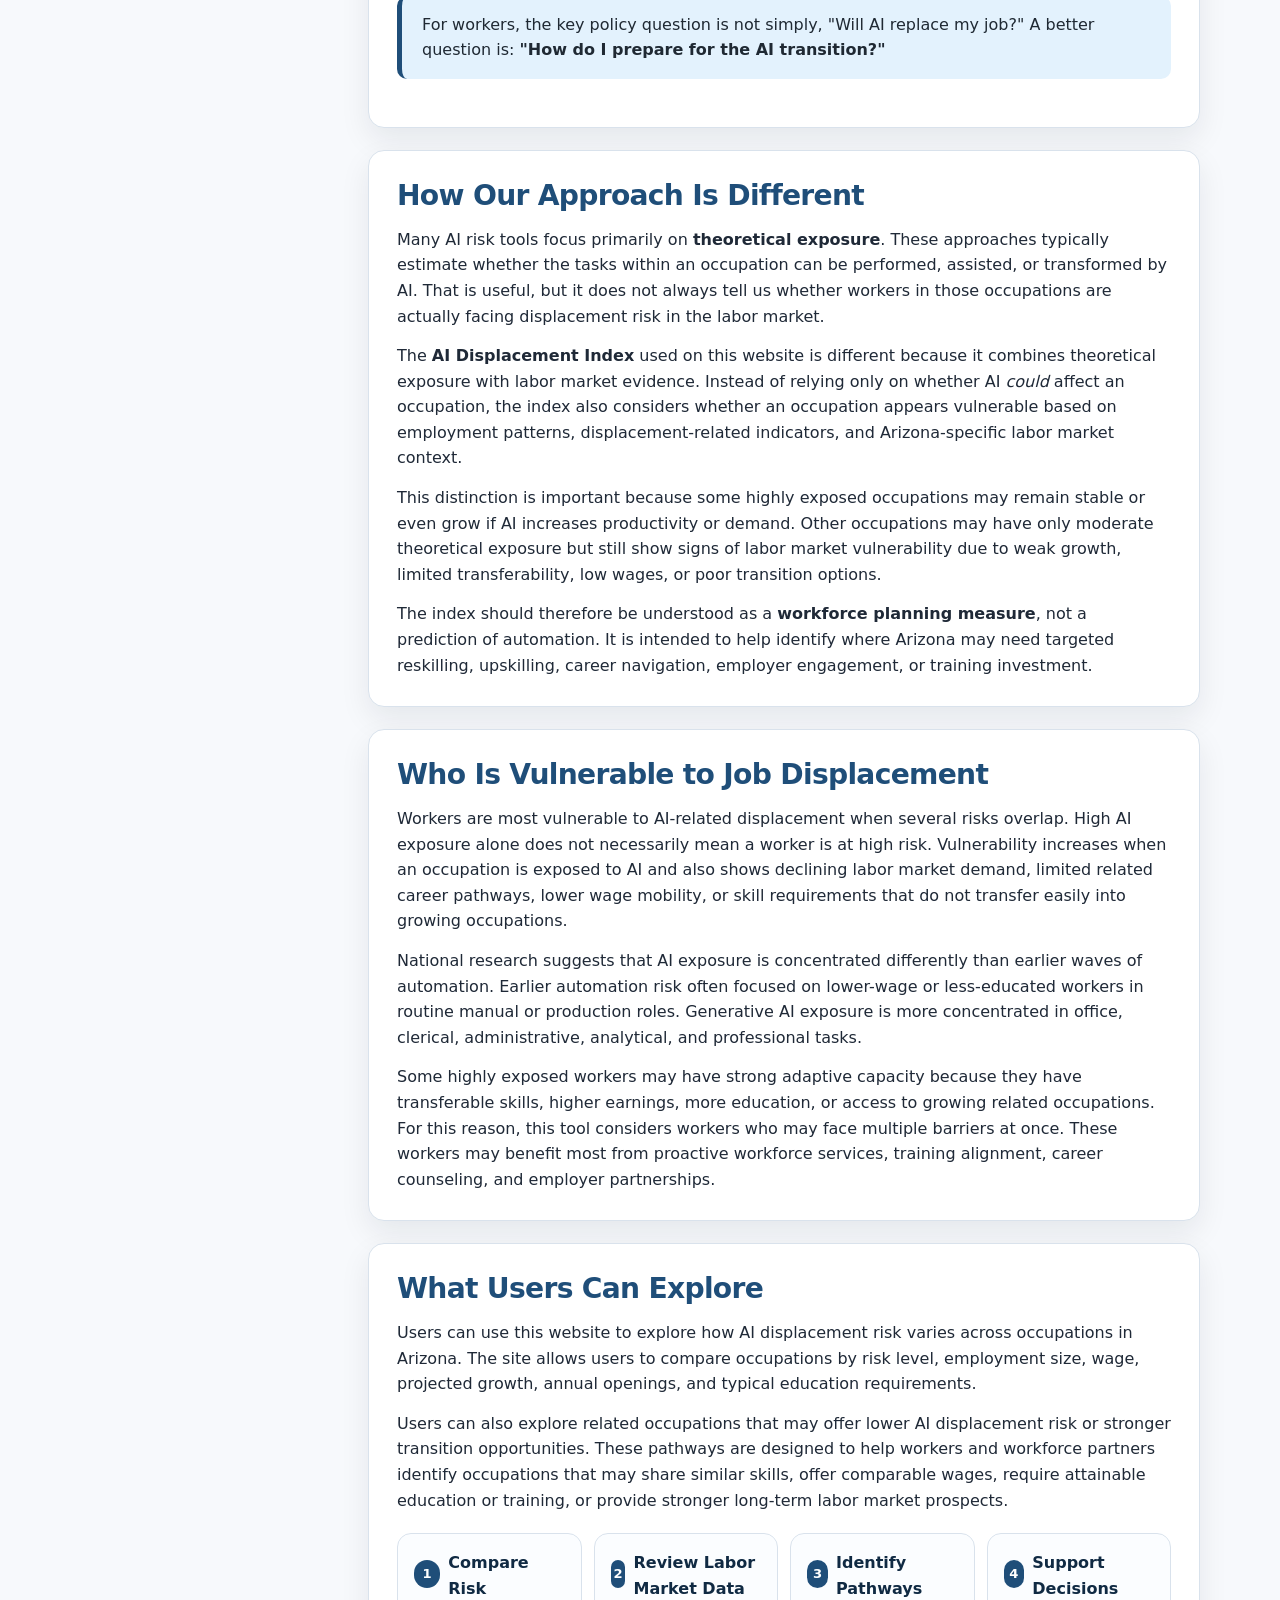
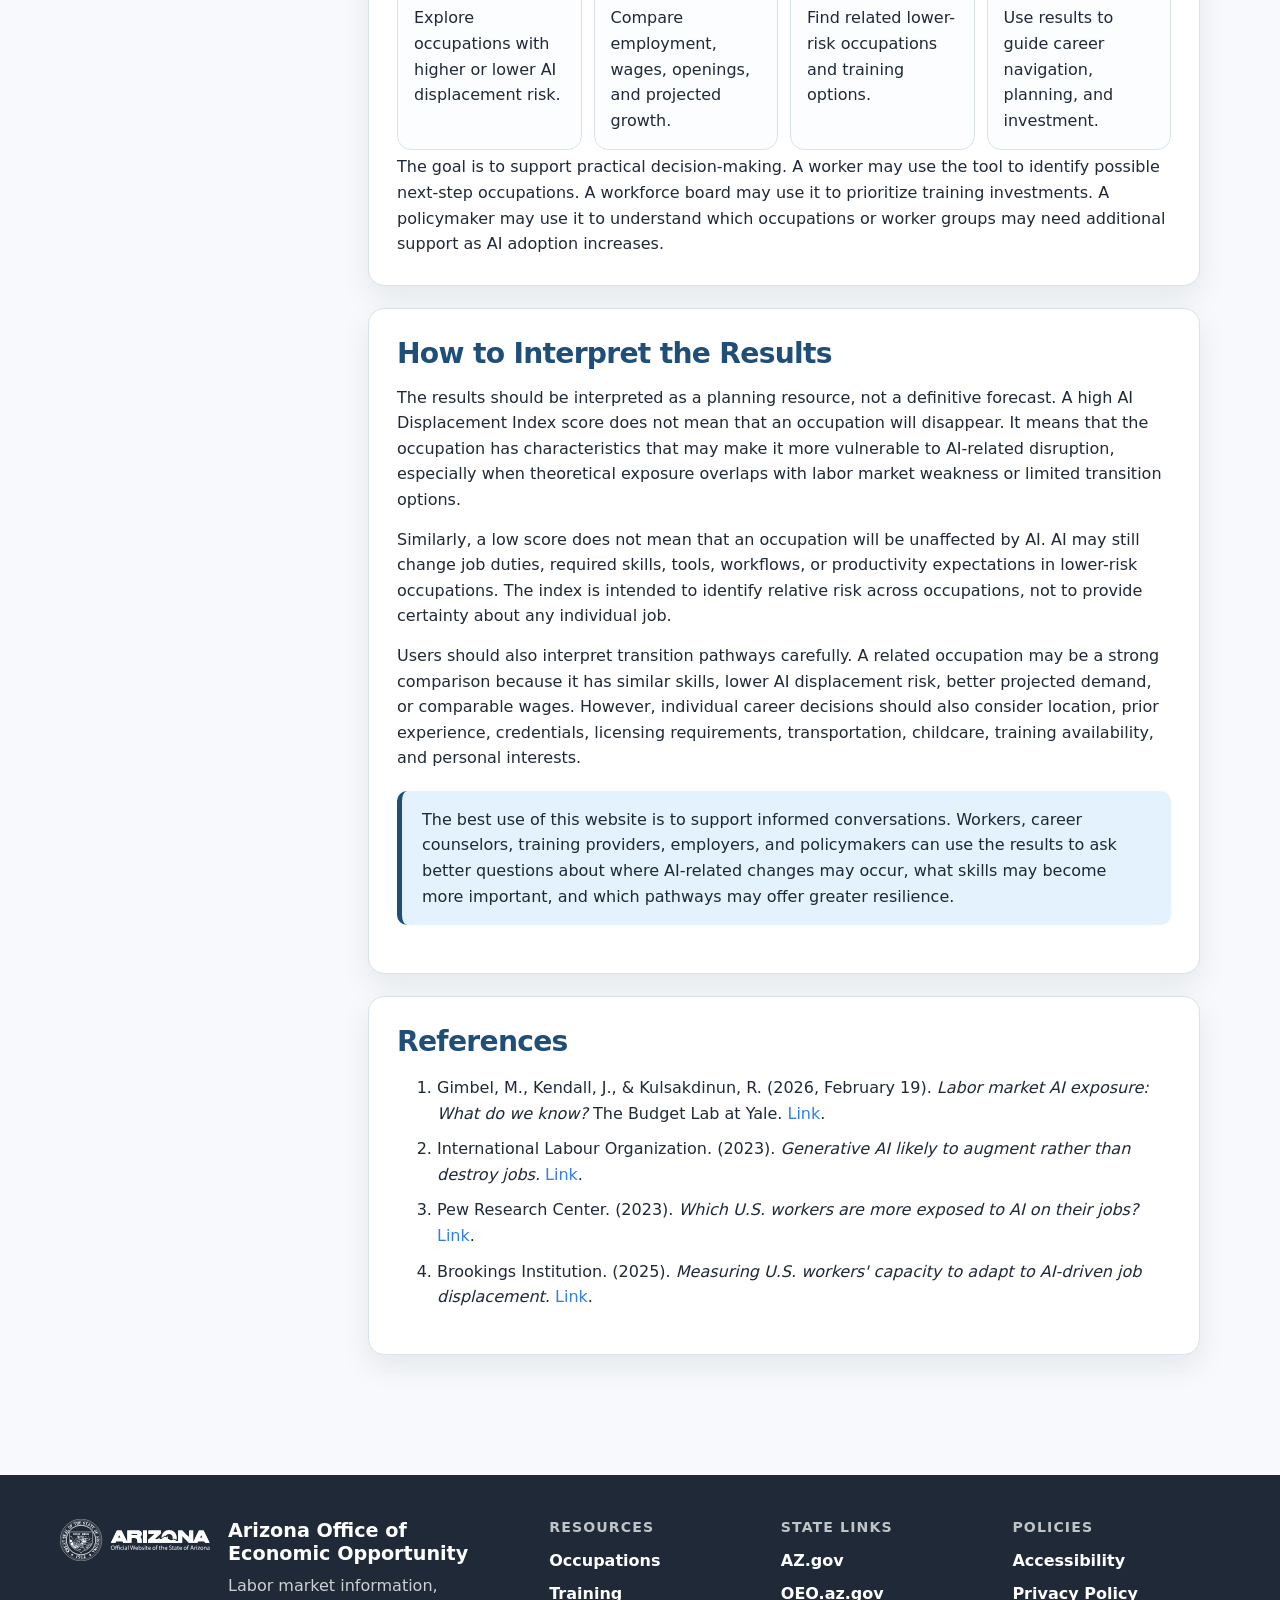
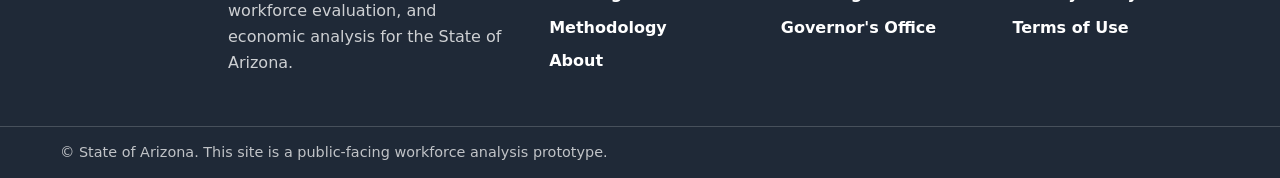
==== commit 90720284: "ok" ====
--- a/about.html
+++ b/about.html
@@ -310,7 +310,7 @@
     <div class="wrap site-footer-inner">
       <div class="footer-brand">
         <img
-          src="assets/ARIZONA%20PRIMARY%20LOGO_Solid_Agnostic_White.png"
+          src="assets/Footer-Seal.svg"
           alt="State of Arizona"
         />
         <div>
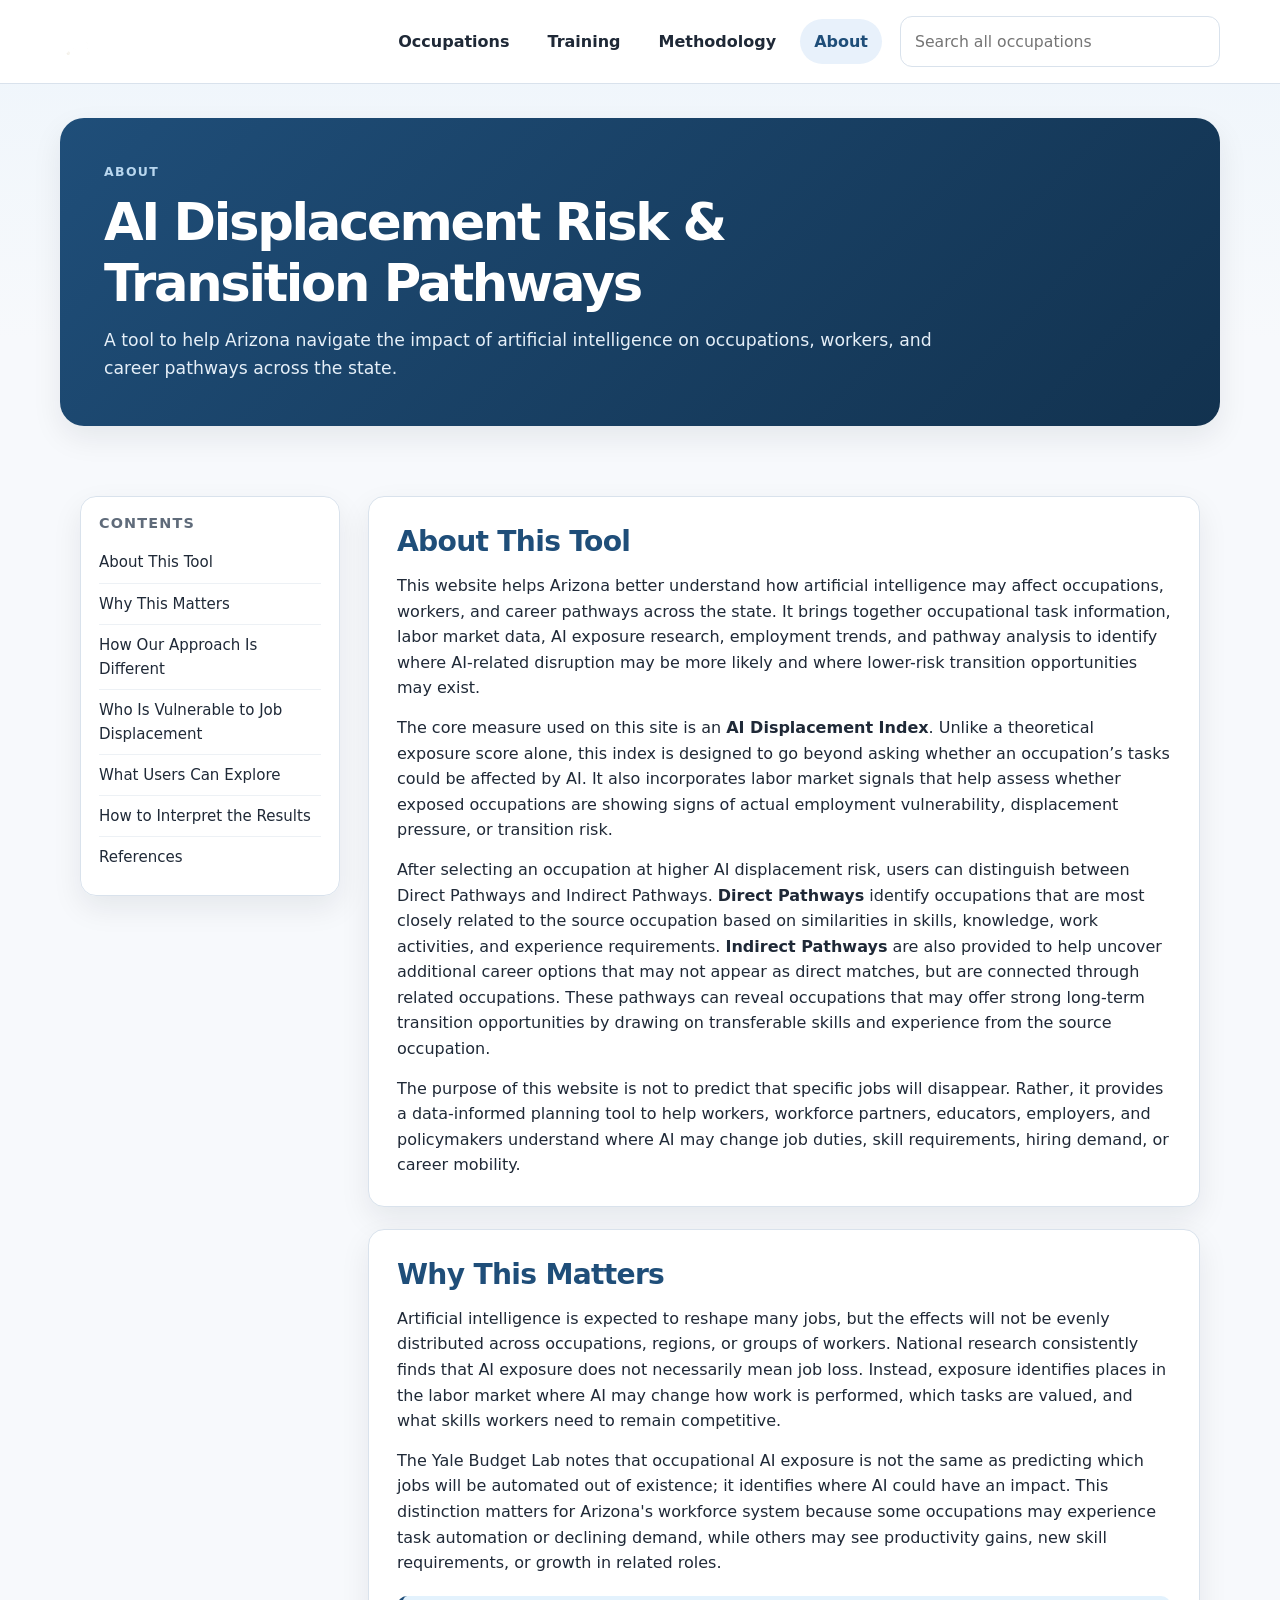
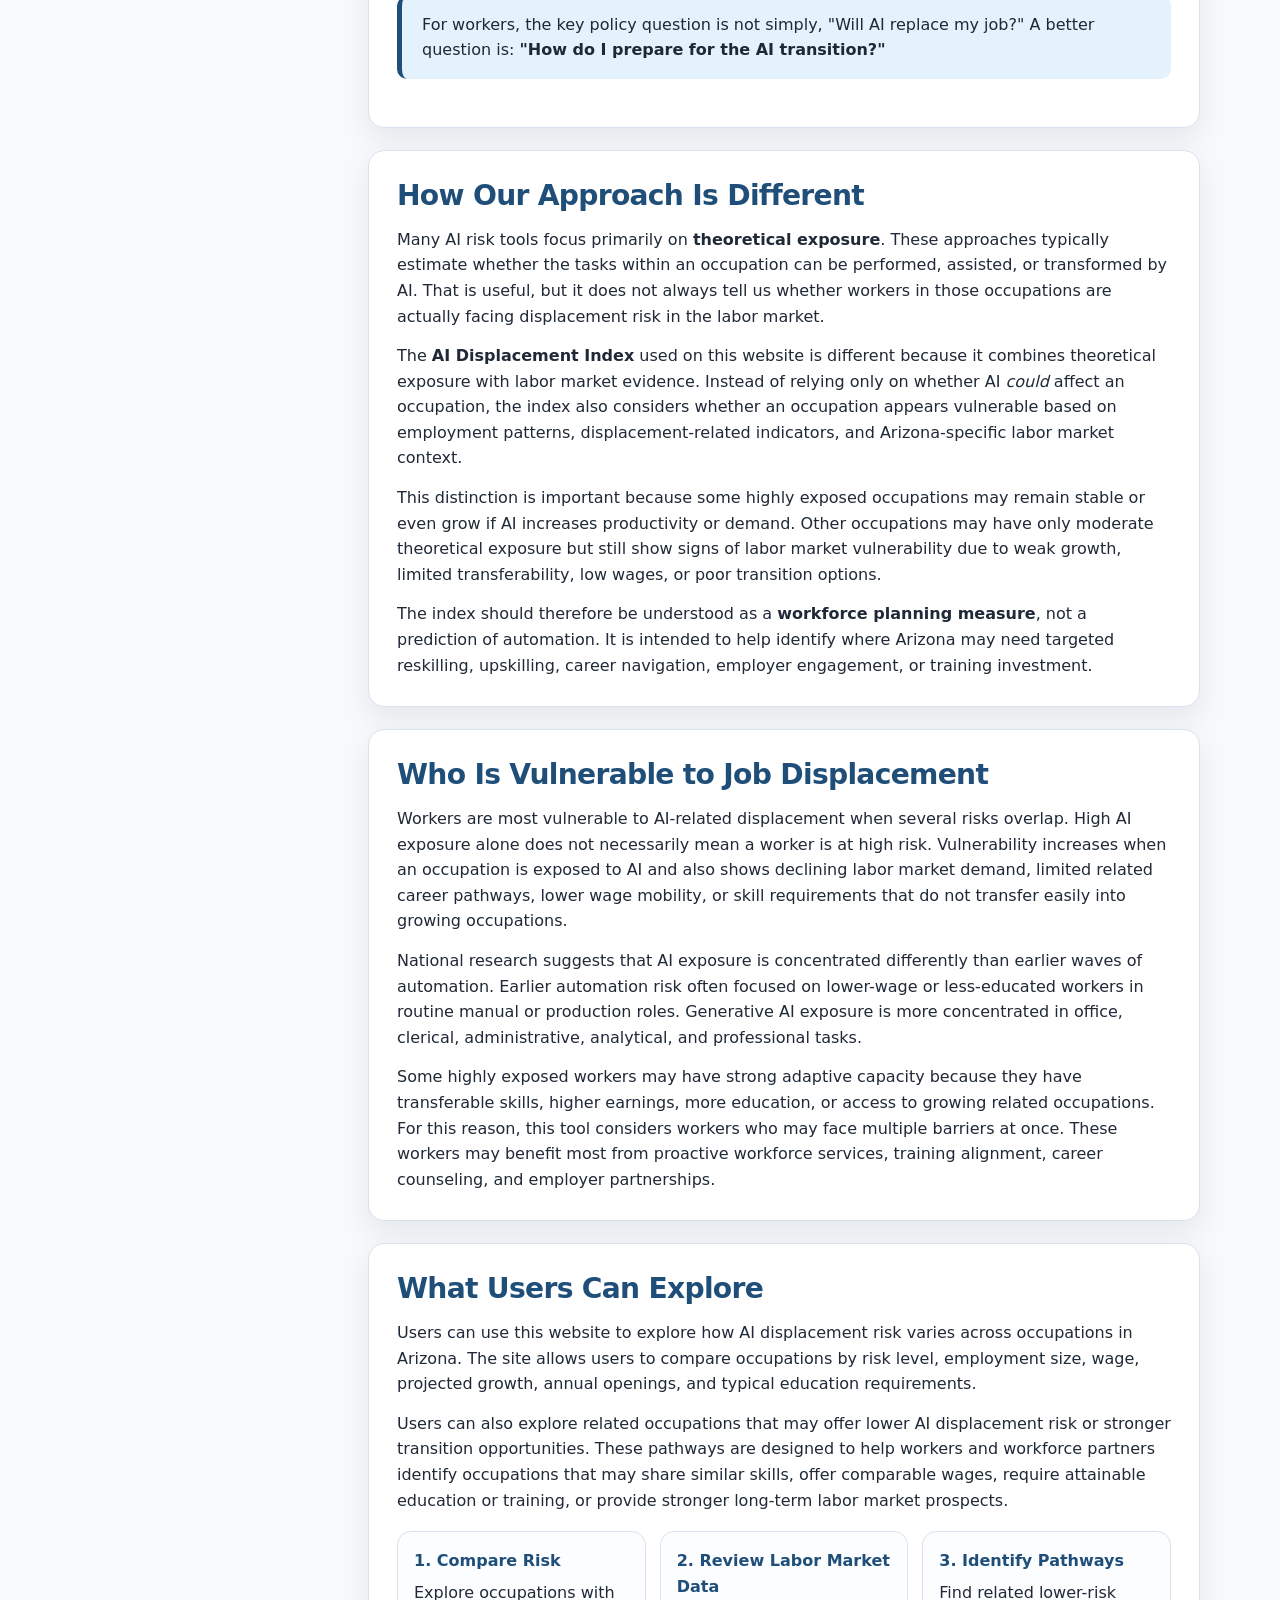
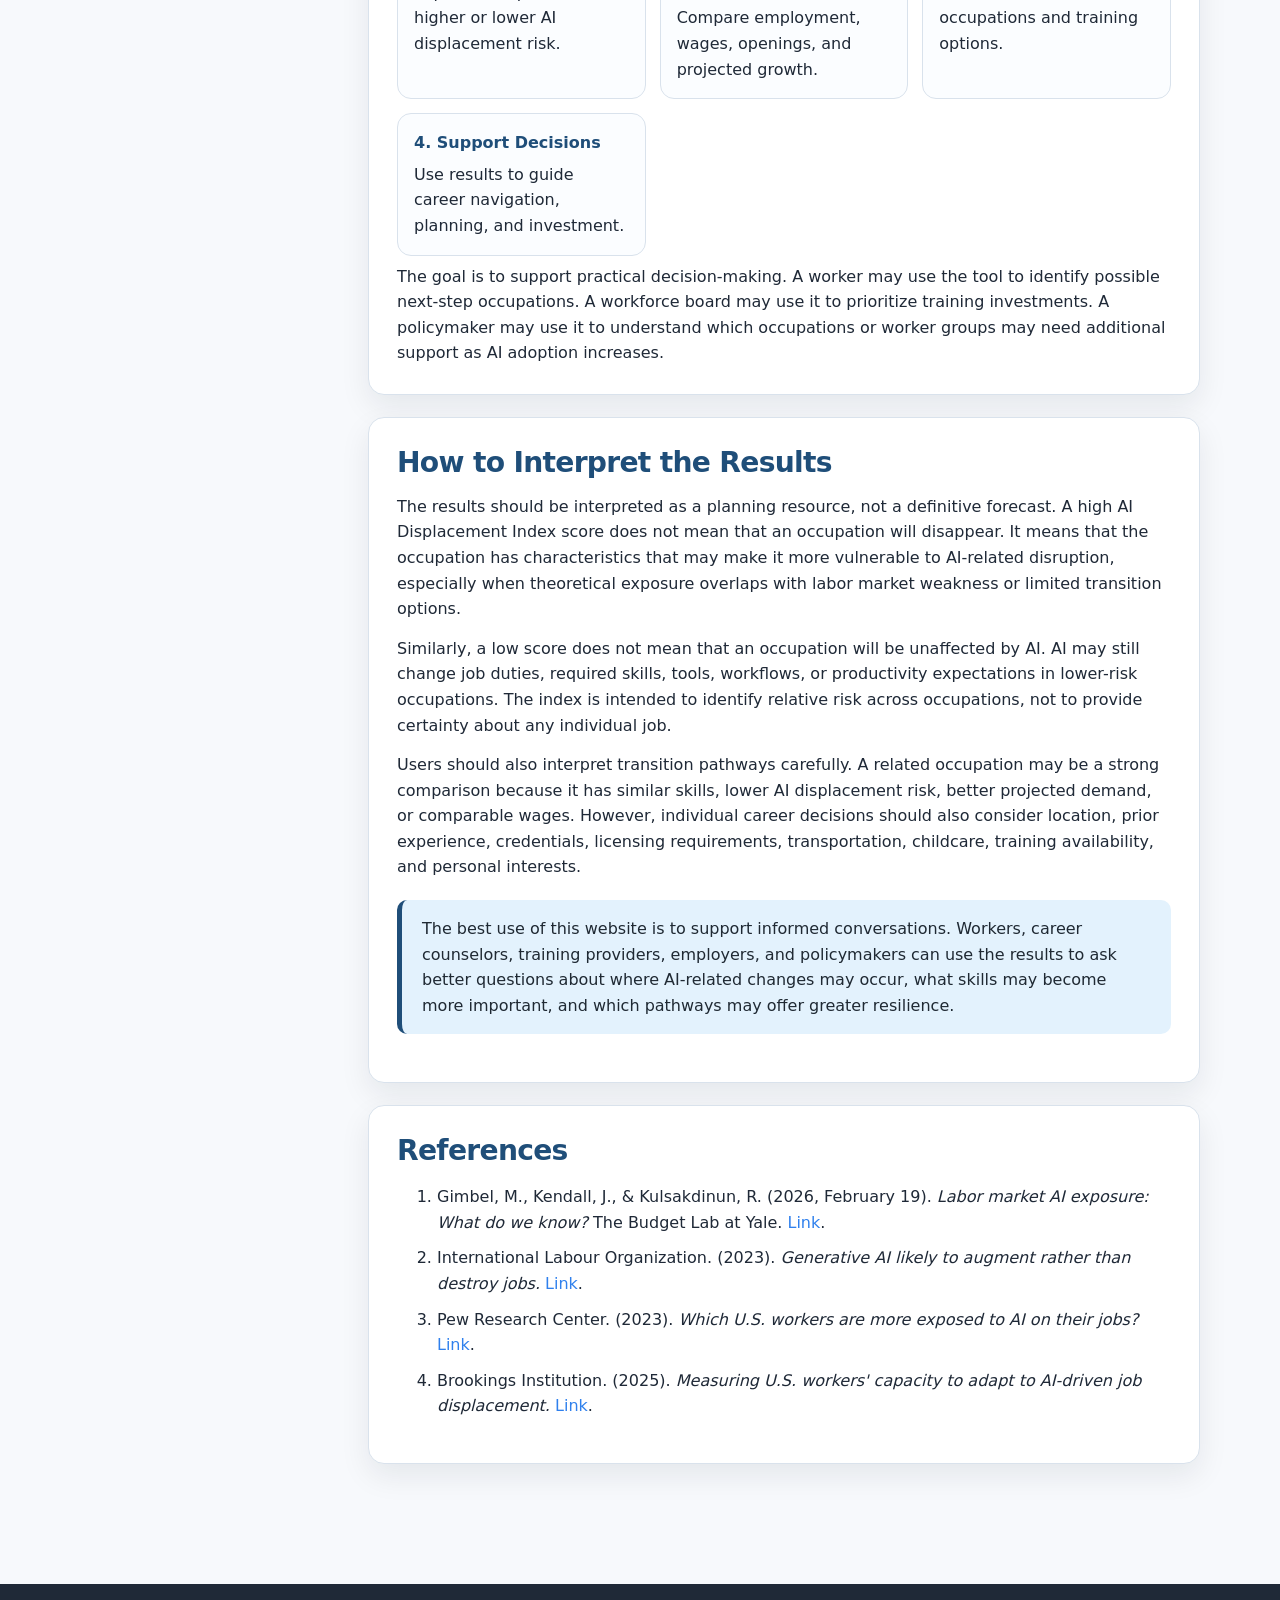
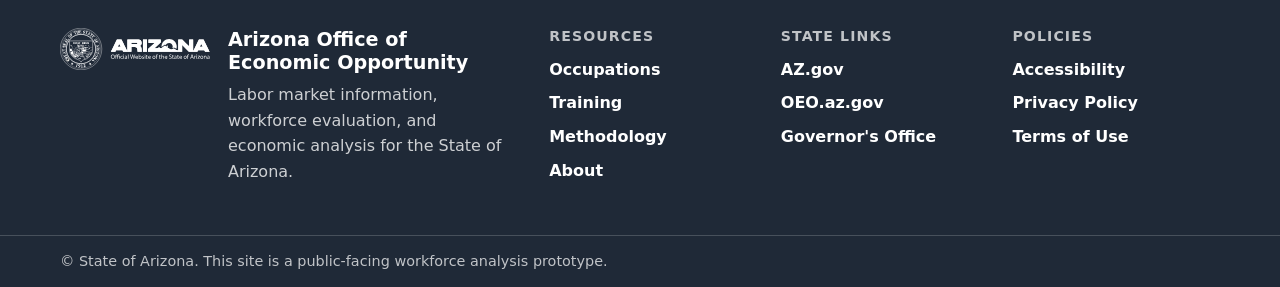
==== commit 90aef78a: "about updates" ====
--- a/about.html
+++ b/about.html
@@ -201,37 +201,21 @@
             market prospects.
           </p>
 
-          <div class="method-flow">
-
-            <div class="step">
-              <div class="step-title">
-                <span>1</span>
-                <strong>Compare Risk</strong>
-              </div>
+          <div class="question-grid"> 
+            <div class="mini-card">
+              <strong>1. Compare Risk</strong>
               Explore occupations with higher or lower AI displacement risk.
             </div>
-
-            <div class="step">
-              <div class="step-title">
-                <span>2</span>
-                <strong>Review Labor Market Data</strong>
-              </div>
+            <div class="mini-card">
+              <strong>2. Review Labor Market Data</strong>
               Compare employment, wages, openings, and projected growth.
             </div>
-
-            <div class="step">
-              <div class="step-title">
-                <span>3</span>
-                <strong>Identify Pathways</strong>
-              </div>
+            <div class="mini-card">
+              <strong>3. Identify Pathways</strong>
               Find related lower-risk occupations and training options.
             </div>
-
-            <div class="step">
-              <div class="step-title">
-                <span>4</span>
-                <strong>Support Decisions</strong>
-              </div>
+            <div class="mini-card">
+              <strong>4. Support Decisions</strong>
               Use results to guide career navigation, planning, and investment.
             </div>
           </div>
--- a/styles.css
+++ b/styles.css
@@ -419,6 +419,13 @@
   color: var(--muted);
 }
 
+.ai-summary {
+  margin-top: 10px;
+  color: var(--text);
+  font-size: 1rem;
+  line-height: 1.6;
+}
+
 .alt-title {
   margin-top: 10px;
   color: var(--muted);
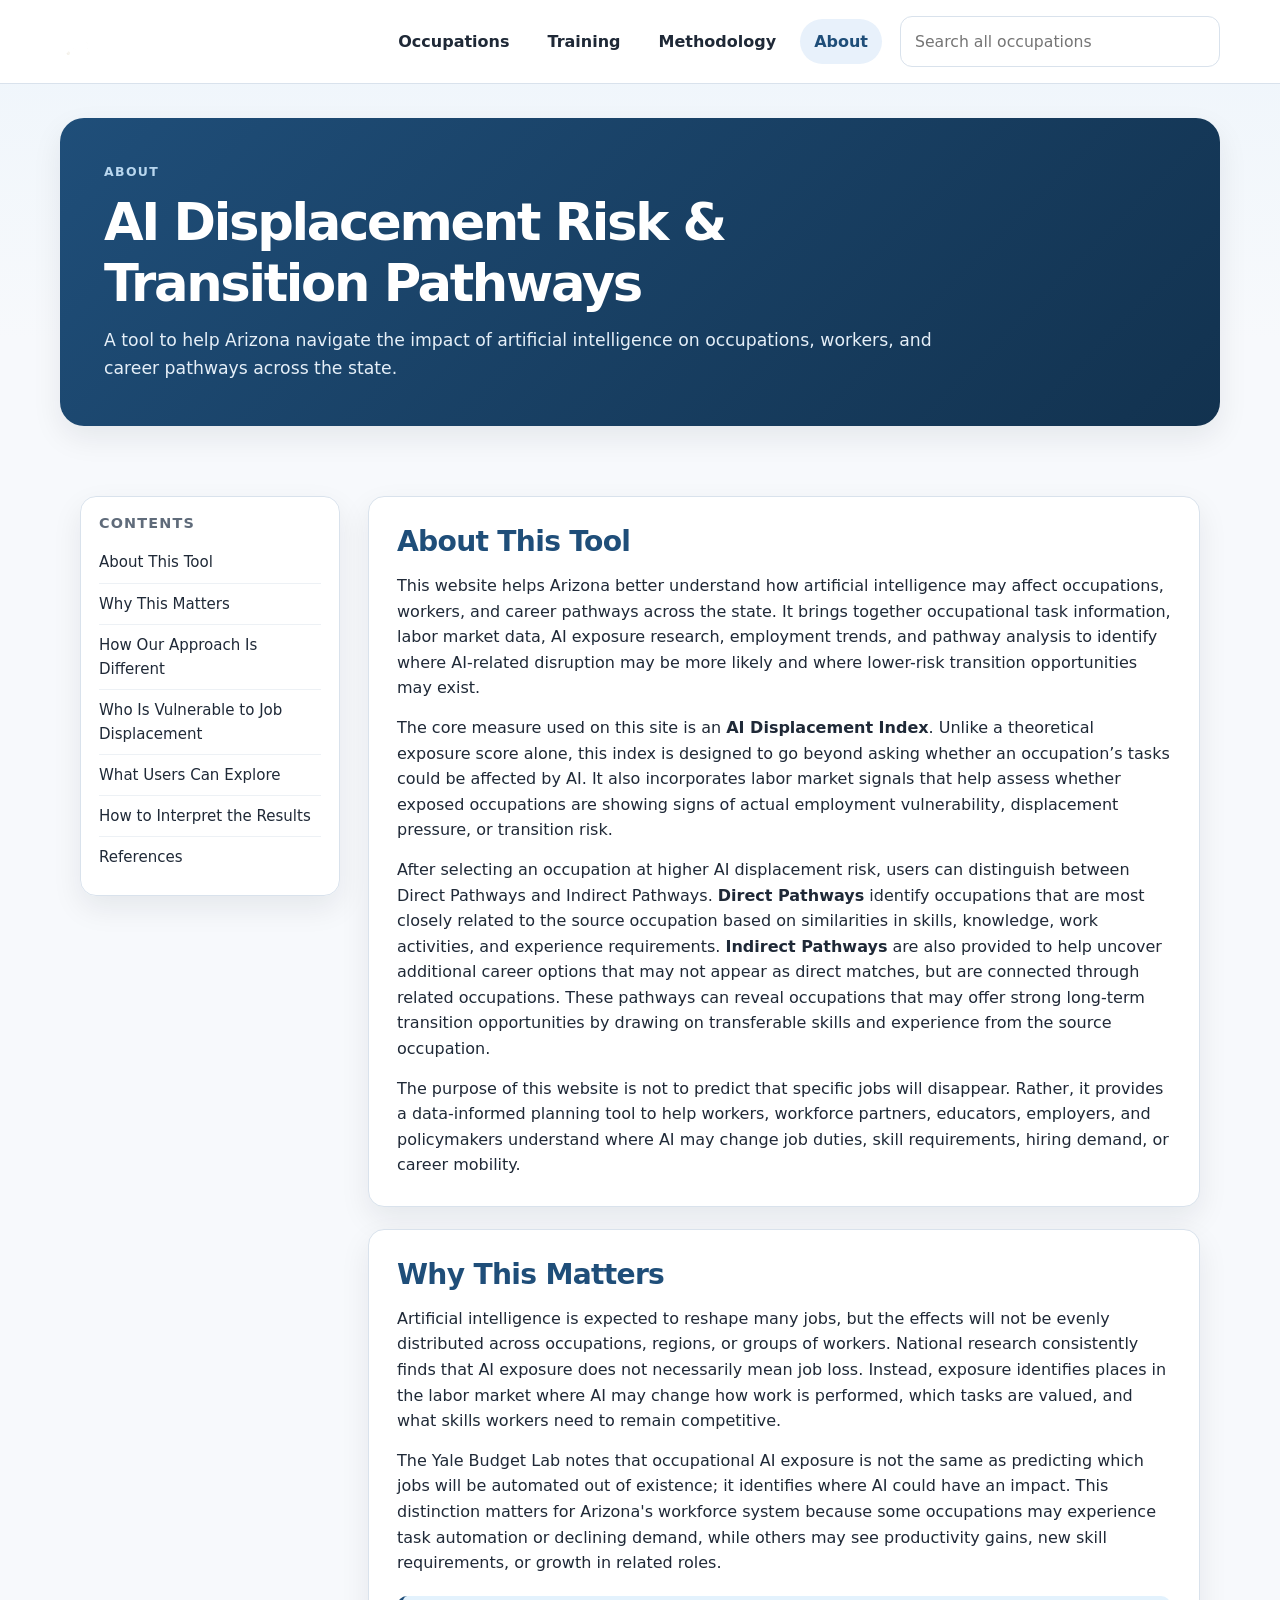
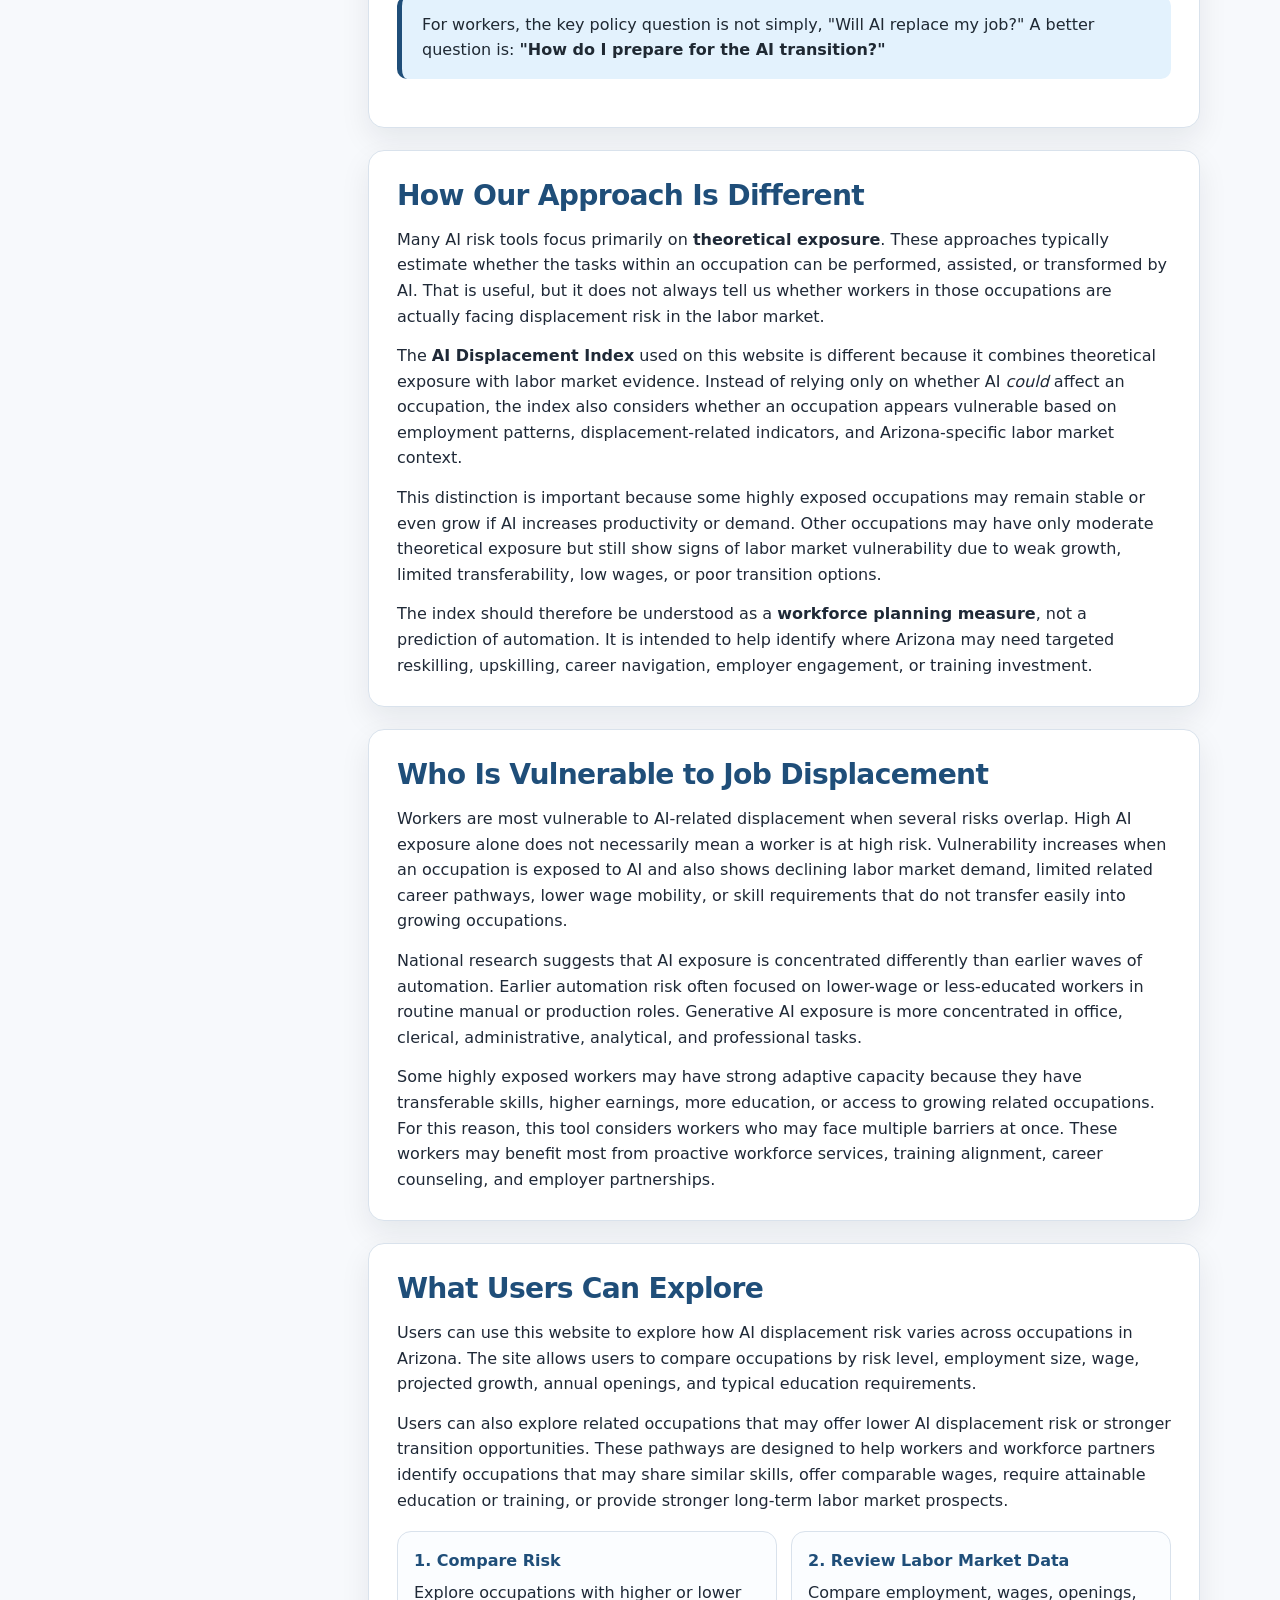
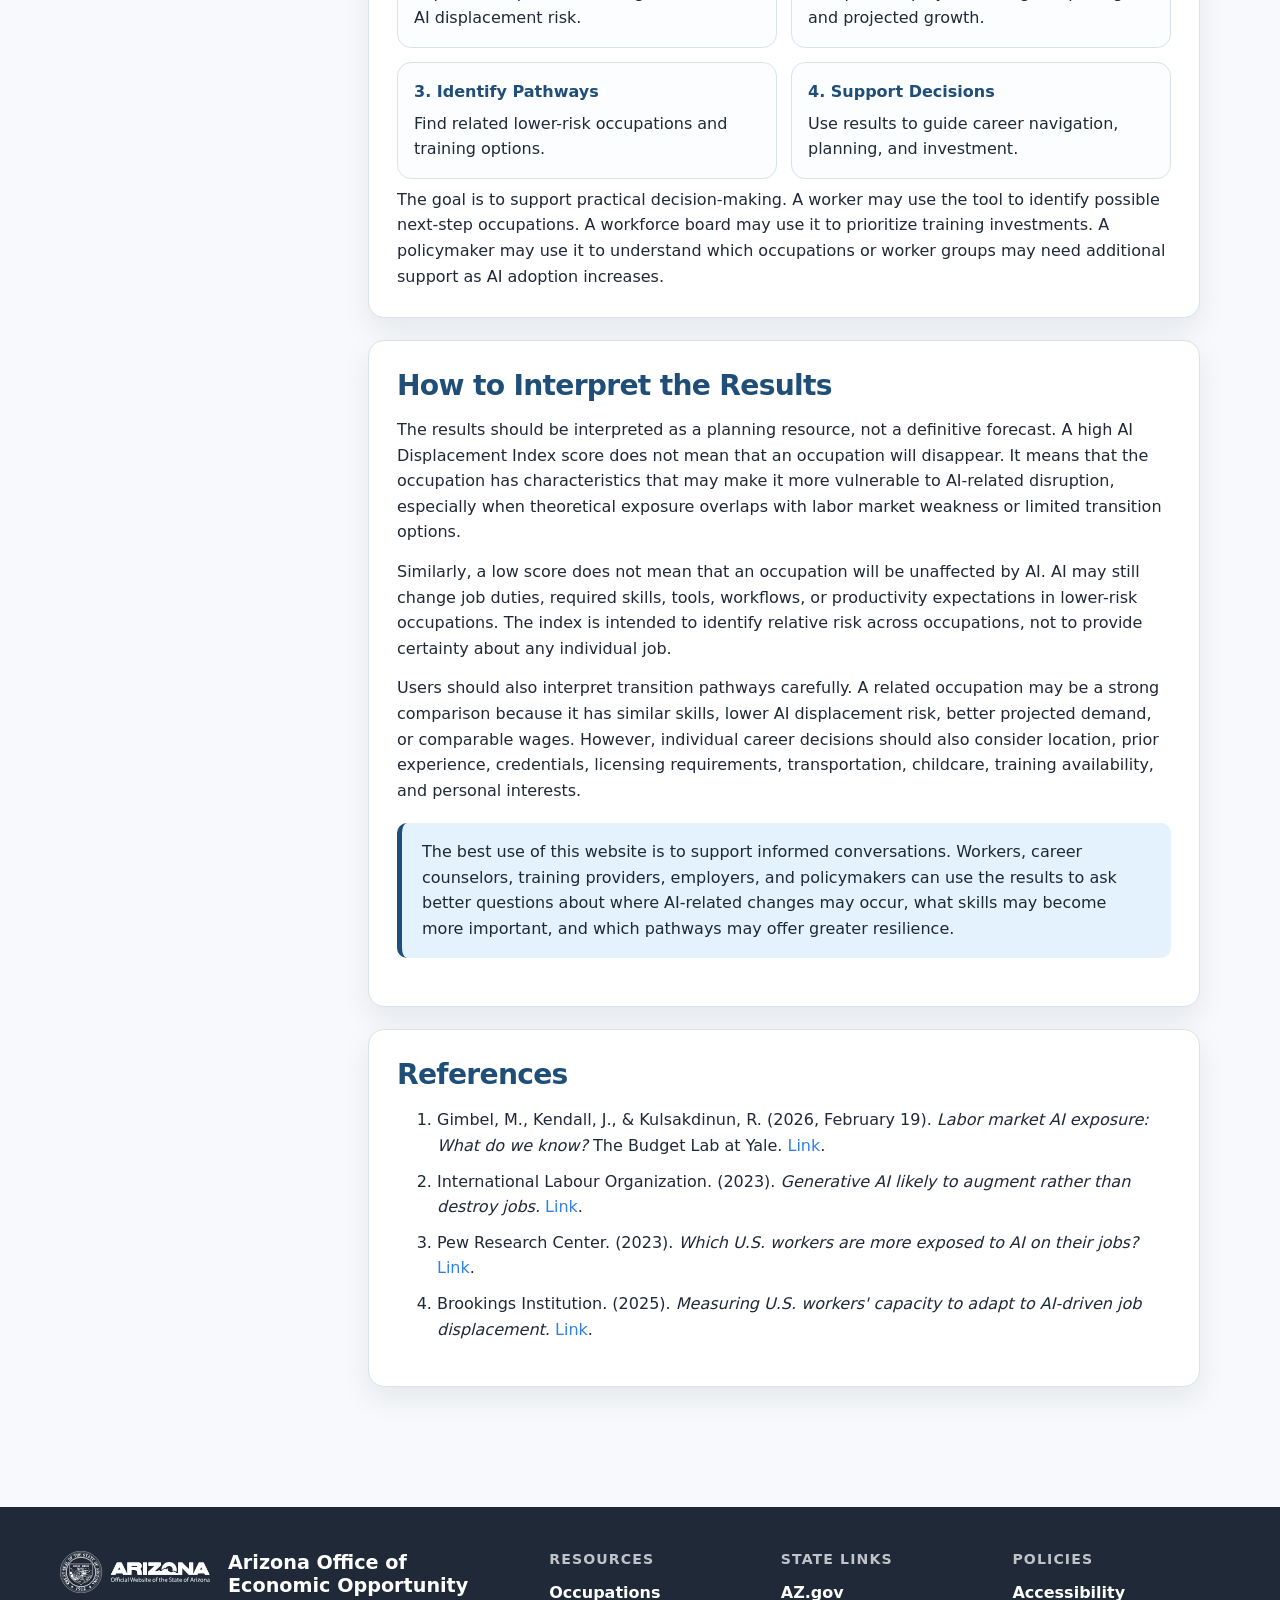
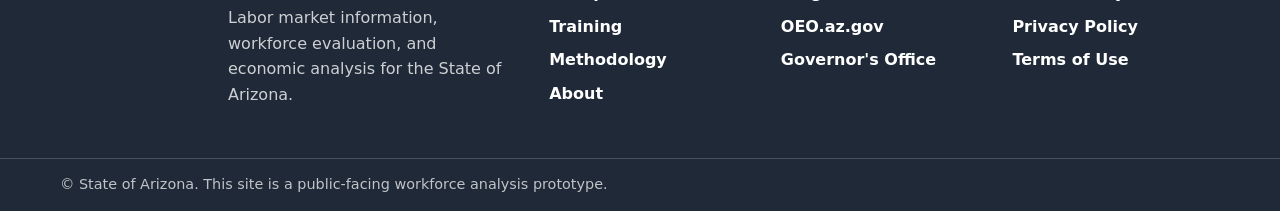
==== commit cc85d208: "four grid" ====
--- a/about.html
+++ b/about.html
@@ -201,7 +201,7 @@
             market prospects.
           </p>
 
-          <div class="question-grid"> 
+          <div class="four-grid"> 
             <div class="mini-card">
               <strong>1. Compare Risk</strong>
               Explore occupations with higher or lower AI displacement risk.
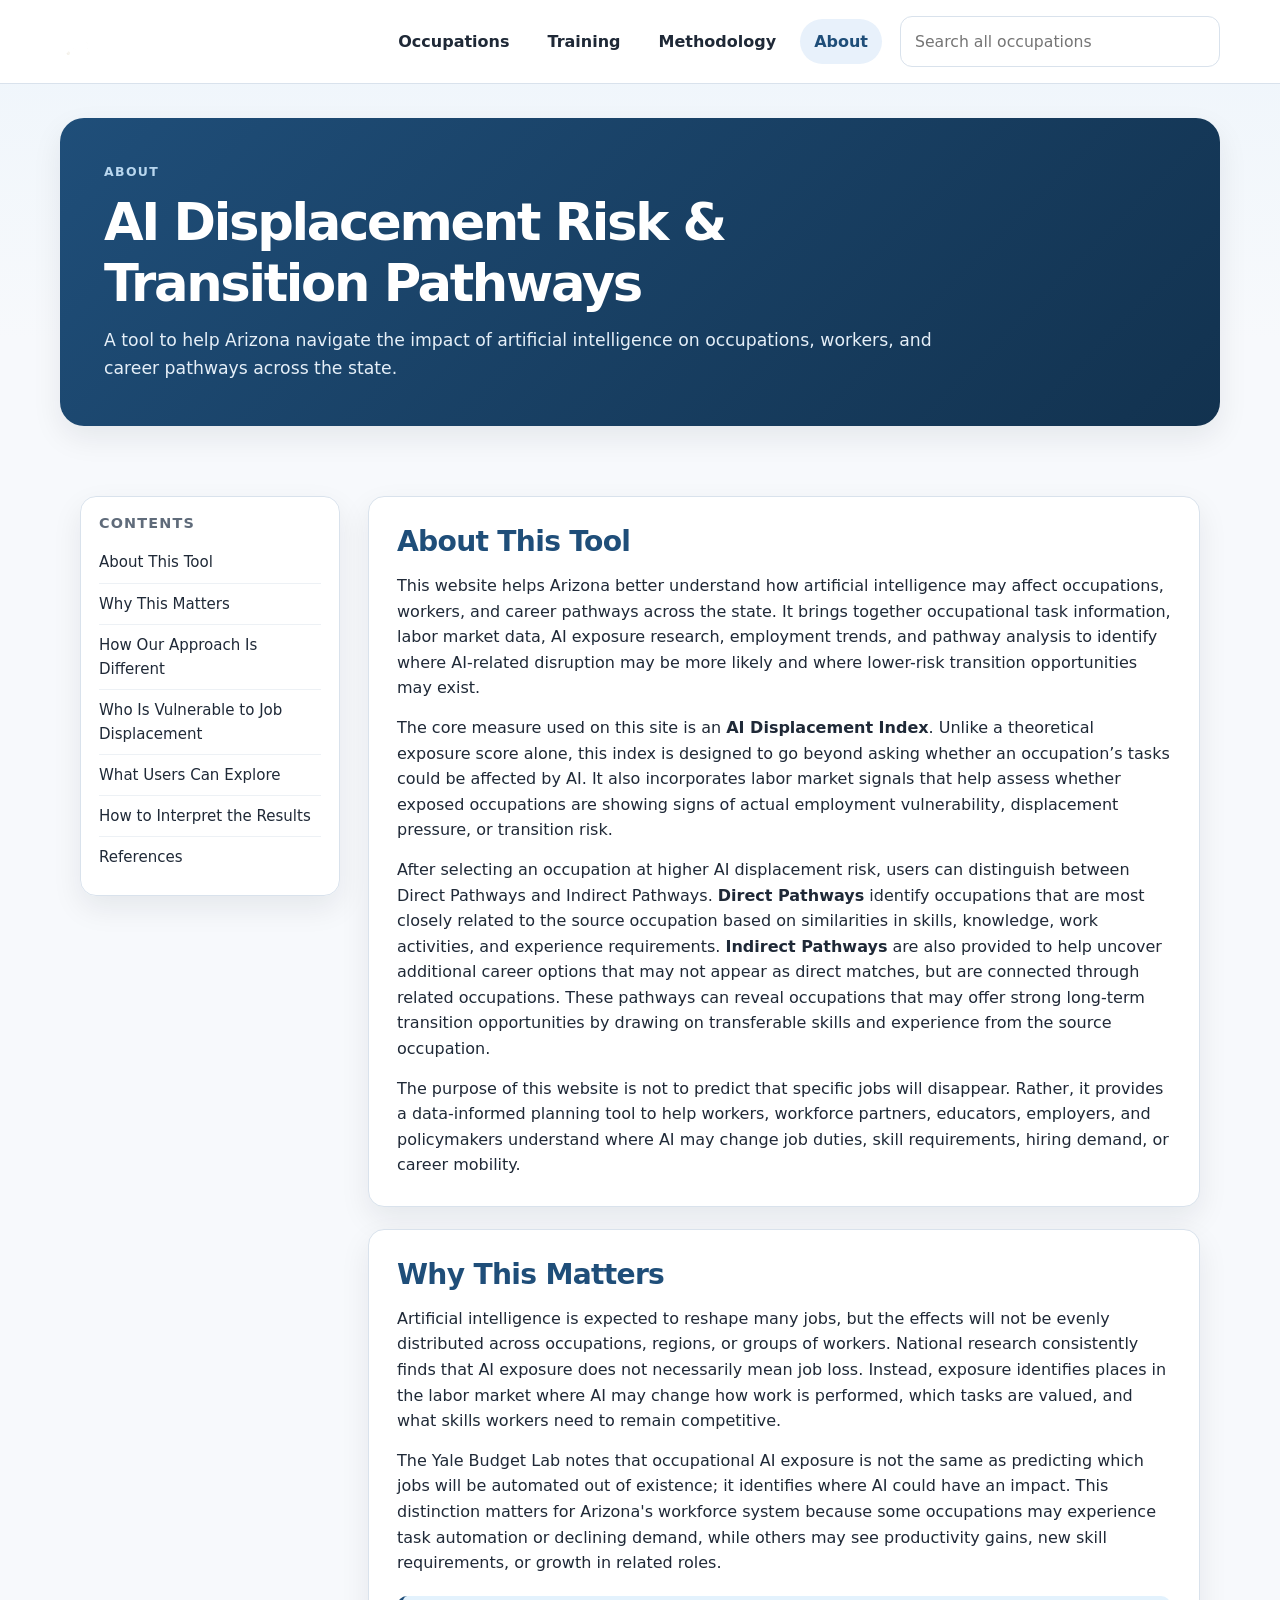
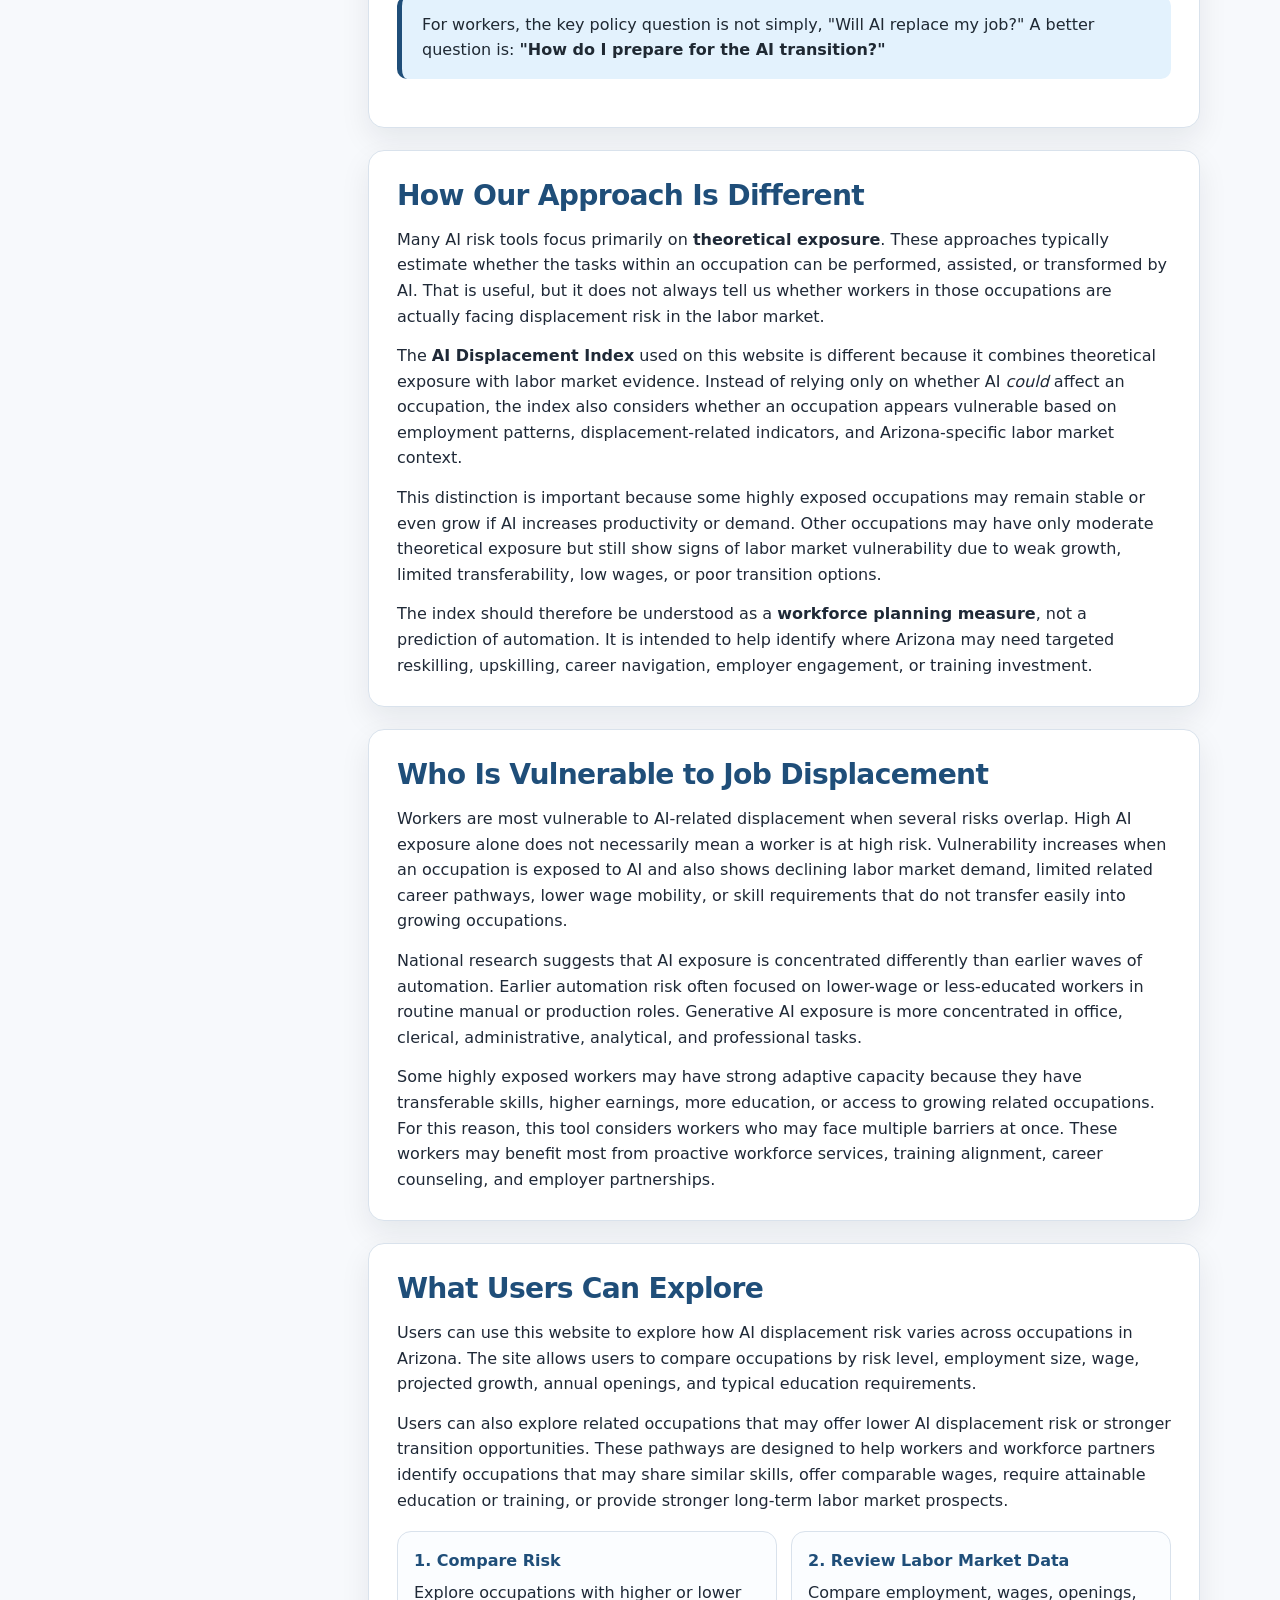
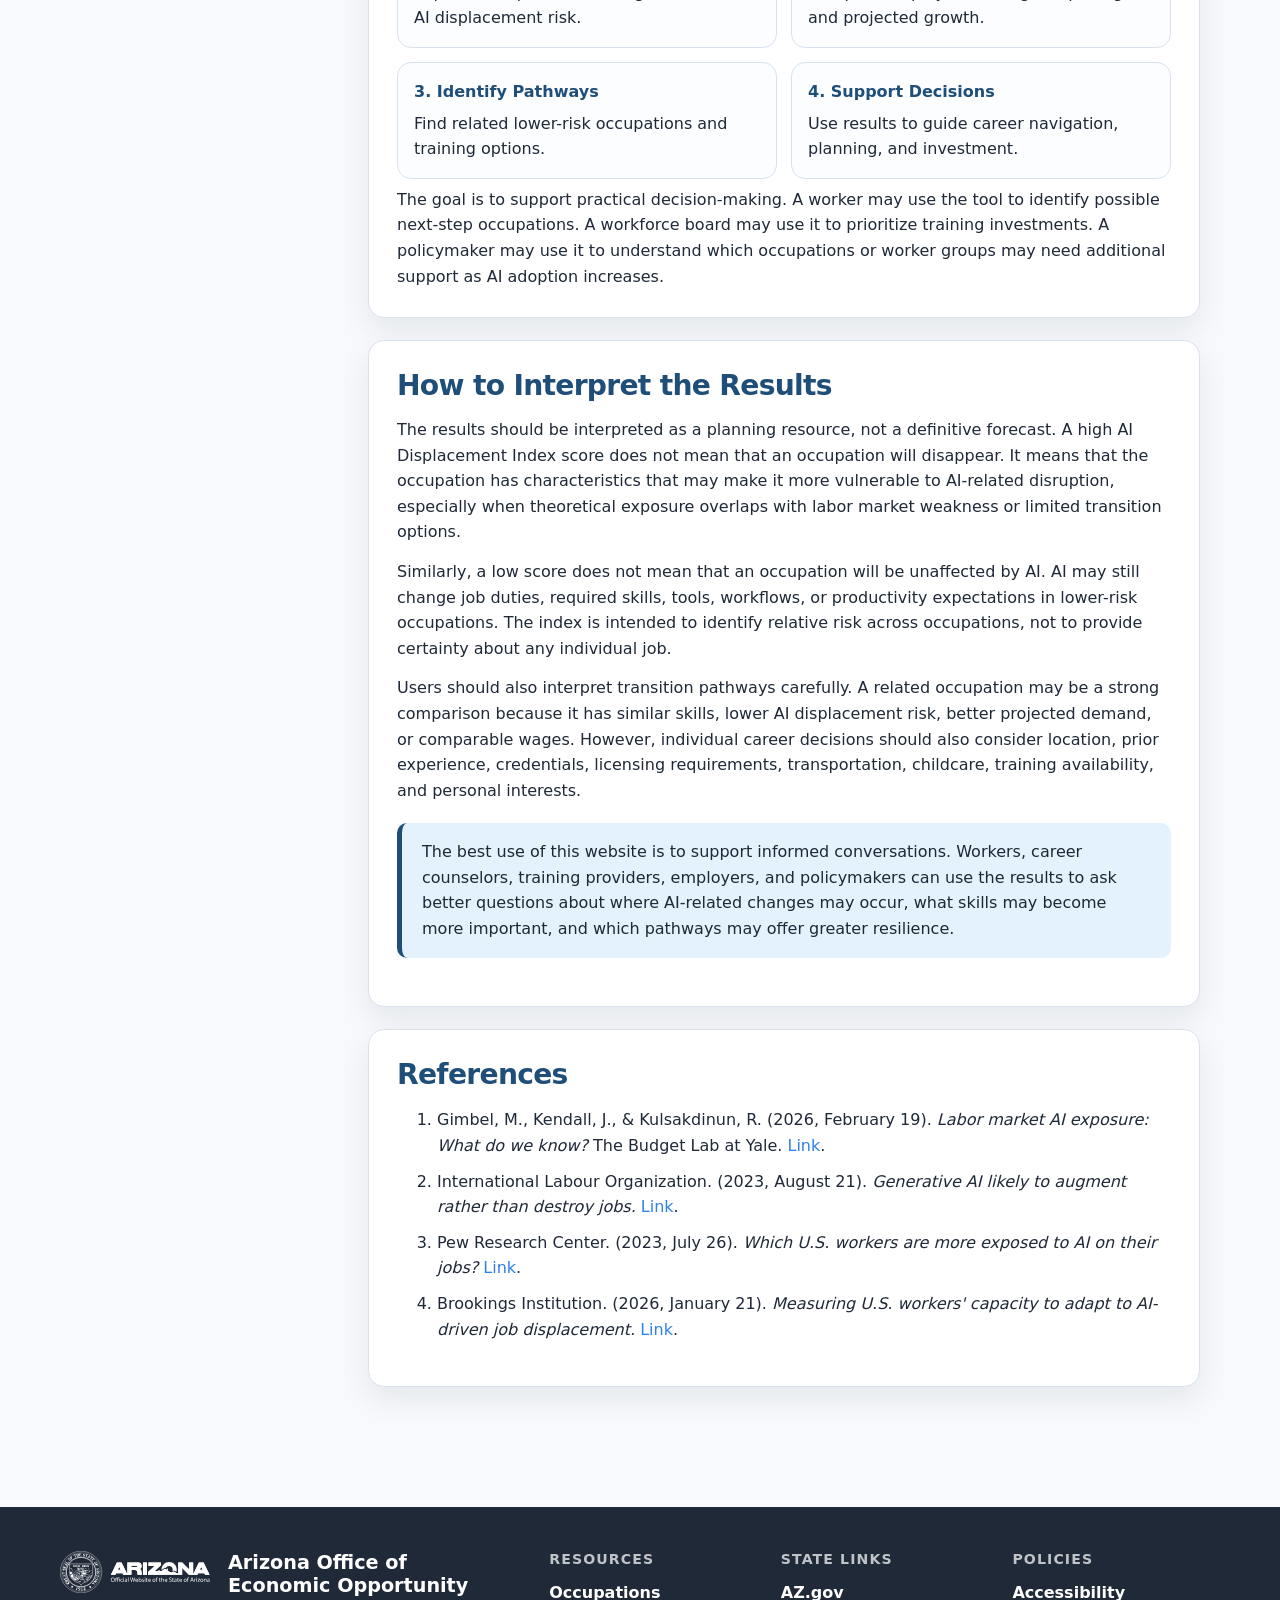
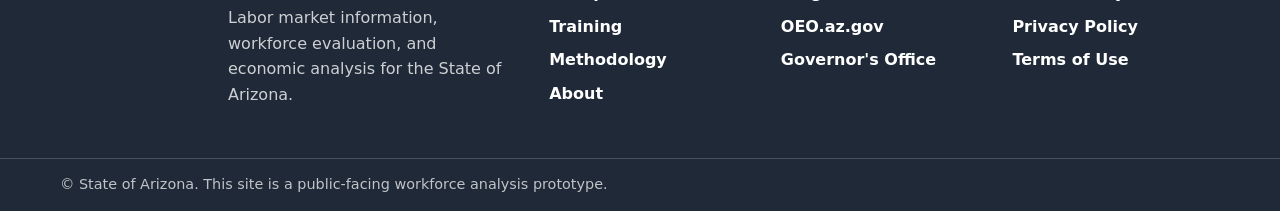
==== commit b2f9af61: "updated links / dates" ====
--- a/about.html
+++ b/about.html
@@ -270,17 +270,17 @@
               <a href="https://budgetlab.yale.edu/research/labor-market-ai-exposure-what-do-we-know" target="_blank" rel="noopener noreferrer">Link</a>.
             </li>
             <li>
-              International Labour Organization. (2023).
+              International Labour Organization. (2023, August 21).
               <em>Generative AI likely to augment rather than destroy jobs.</em>
               <a href="https://www.ilo.org/resource/news/generative-ai-likely-augment-rather-destroy-jobs" target="_blank" rel="noopener noreferrer">Link</a>.
             </li>
             <li>
-              Pew Research Center. (2023).
+              Pew Research Center. (2023, July 26).
               <em>Which U.S. workers are more exposed to AI on their jobs?</em>
               <a href="https://www.pewresearch.org/social-trends/2023/07/26/which-u-s-workers-are-more-exposed-to-ai-on-their-jobs/" target="_blank" rel="noopener noreferrer">Link</a>.
             </li>
             <li>
-              Brookings Institution. (2025).
+              Brookings Institution. (2026, January 21).
               <em>Measuring U.S. workers' capacity to adapt to AI-driven job displacement.</em>
               <a href="https://www.brookings.edu/articles/measuring-us-workers-capacity-to-adapt-to-ai-driven-job-displacement/" target="_blank" rel="noopener noreferrer">Link</a>.
             </li>
